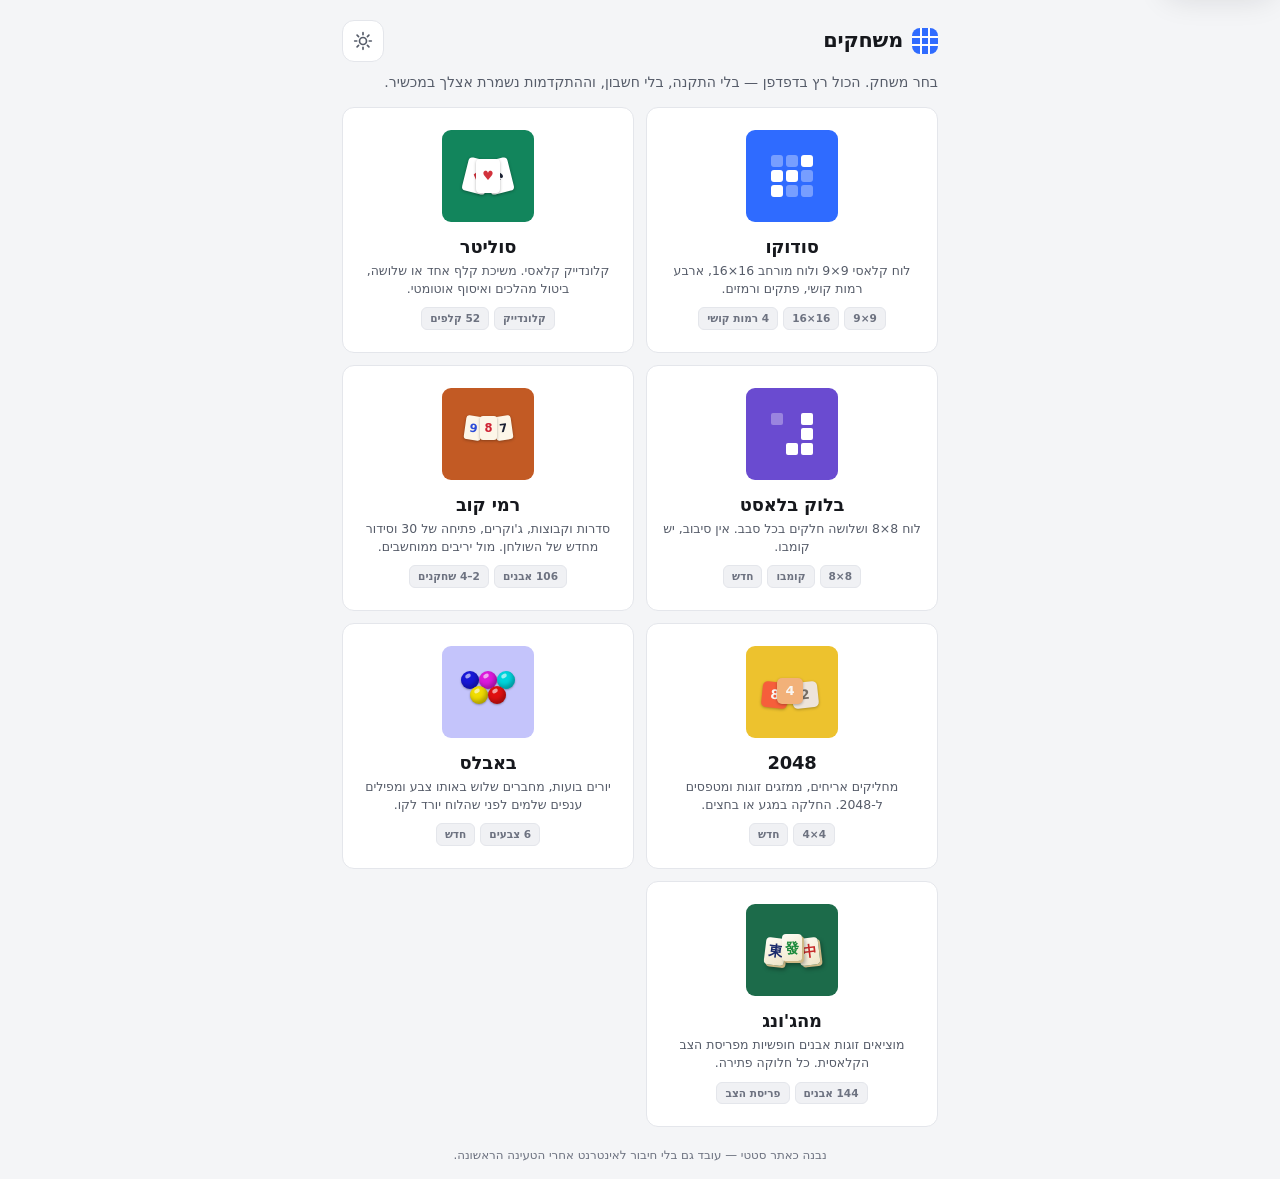
==== index.html @ 4593c90e "Add Mahjong Solitaire משחק שביעי, באותו דפוס כמו השאר: מנוע טהור ללא DOM, שכבת ממשק נפרדת, בדיקות ב-" ====
<!DOCTYPE html>
<html lang="he" dir="rtl">
<head>
  <meta charset="UTF-8">
  <meta name="viewport" content="width=device-width, initial-scale=1.0, viewport-fit=cover">
  <meta name="theme-color" content="#f4f5f7" media="(prefers-color-scheme: light)">
  <meta name="theme-color" content="#101216" media="(prefers-color-scheme: dark)">
  <meta name="description" content="מרכז משחקים — סודוקו, סוליטר, רמי קוב, בלוק בלאסט, 2048, באבלס ומהג'ונג. הכול בדפדפן, בלי התקנה ובלי חשבון.">
  <meta name="mobile-web-app-capable" content="yes">
  <meta name="apple-mobile-web-app-capable" content="yes">
  <meta name="apple-mobile-web-app-status-bar-style" content="default">
  <meta name="apple-mobile-web-app-title" content="משחקים">
  <title>מרכז המשחקים</title>
  <link rel="icon" href="icon.svg?v=eb3fe95c" type="image/svg+xml">
  <link rel="apple-touch-icon" sizes="180x180" href="icons/apple-touch-icon.png?v=33891005">
  <link rel="manifest" href="manifest.webmanifest?v=8c006993">
  <link rel="stylesheet" href="css/theme.css?v=e8da7068">
  <link rel="stylesheet" href="css/hub.css?v=34909f82">
</head>
<body>

<a class="skip-link" href="#main">דילוג לתוכן</a>
<p class="sr-only" id="live" role="status" aria-live="polite" aria-atomic="true"></p>

<div class="app">

  <header class="topbar">
    <h1 class="logo">
      <span class="logo-mark" aria-hidden="true"></span>
      <span class="logo-text">משחקים</span>
    </h1>
    <div class="topbar-actions">
      <button type="button" class="icon-btn" id="btnTheme" aria-label="החלפת ערכת נושא" title="ערכת נושא">
        <svg class="icon-sun" viewBox="0 0 24 24" aria-hidden="true"><circle cx="12" cy="12" r="4.2"/><path d="M12 2v2.5M12 19.5V22M2 12h2.5M19.5 12H22M4.9 4.9l1.8 1.8M17.3 17.3l1.8 1.8M19.1 4.9l-1.8 1.8M6.7 17.3l-1.8 1.8"/></svg>
        <svg class="icon-moon" viewBox="0 0 24 24" aria-hidden="true"><path d="M20 14.5A8.5 8.5 0 1 1 9.5 4a6.8 6.8 0 0 0 10.5 10.5z"/></svg>
      </button>
    </div>
  </header>

  <p class="hub-intro">בחר משחק. הכול רץ בדפדפן — בלי התקנה, בלי חשבון, וההתקדמות נשמרת אצלך במכשיר.</p>

  <nav class="hub-grid" id="main" tabindex="-1">

    <!-- ==================== סודוקו ==================== -->
    <a class="game-card" href="sudoku.html">
      <div class="game-art game-art-sudoku" aria-hidden="true">
        <span class="mini-grid">
          <i></i><i></i><i></i><i></i><i></i><i></i><i></i><i></i><i></i>
        </span>
      </div>
      <div class="game-body">
        <h2 class="game-title">סודוקו</h2>
        <p class="game-desc">לוח קלאסי 9×9 ולוח מורחב 16×16, ארבע רמות קושי, פתקים ורמזים.</p>
        <div class="game-tags">
          <span class="tag">9×9</span>
          <span class="tag">16×16</span>
          <span class="tag" id="tagSudoku">—</span>
        </div>
      </div>
      <svg class="game-go" viewBox="0 0 24 24" aria-hidden="true"><path d="M15 6l-6 6 6 6"/></svg>
    </a>

    <!-- ==================== סוליטר ==================== -->
    <a class="game-card" href="solitaire.html">
      <div class="game-art game-art-solitaire" aria-hidden="true">
        <span class="mini-cards">
          <i class="mc mc-1">♠</i>
          <i class="mc mc-2">♥</i>
          <i class="mc mc-3">♦</i>
        </span>
      </div>
      <div class="game-body">
        <h2 class="game-title">סוליטר</h2>
        <p class="game-desc">קלונדייק קלאסי. משיכת קלף אחד או שלושה, ביטול מהלכים ואיסוף אוטומטי.</p>
        <div class="game-tags">
          <span class="tag">קלונדייק</span>
          <span class="tag" id="tagSolitaire">—</span>
        </div>
      </div>
      <svg class="game-go" viewBox="0 0 24 24" aria-hidden="true"><path d="M15 6l-6 6 6 6"/></svg>
    </a>

    <!-- ==================== בלוק בלאסט ==================== -->
    <a class="game-card" href="blockblast.html">
      <div class="game-art game-art-blockblast" aria-hidden="true">
        <span class="mini-blocks">
          <i class="mb mb-1"></i><i class="mb mb-2"></i><i class="mb mb-3"></i>
          <i class="mb mb-4"></i><i class="mb mb-5"></i>
        </span>
      </div>
      <div class="game-body">
        <h2 class="game-title">בלוק בלאסט</h2>
        <p class="game-desc">לוח 8×8 ושלושה חלקים בכל סבב. אין סיבוב, יש קומבו.</p>
        <div class="game-tags">
          <span class="tag">8×8</span>
          <span class="tag">קומבו</span>
          <span class="tag" id="tagBlockBlast">—</span>
        </div>
      </div>
      <svg class="game-go" viewBox="0 0 24 24" aria-hidden="true"><path d="M15 6l-6 6 6 6"/></svg>
    </a>

    <!-- ==================== רמי קוב ==================== -->
    <a class="game-card" href="rummikub.html">
      <div class="game-art game-art-rummikub" aria-hidden="true">
        <span class="mini-tiles">
          <i class="mt mt-1">7</i>
          <i class="mt mt-2">8</i>
          <i class="mt mt-3">9</i>
        </span>
      </div>
      <div class="game-body">
        <h2 class="game-title">רמי קוב</h2>
        <p class="game-desc">סדרות וקבוצות, ג'וקרים, פתיחה של 30 וסידור מחדש של השולחן. מול יריבים ממוחשבים.</p>
        <div class="game-tags">
          <span class="tag">106 אבנים</span>
          <span class="tag" id="tagRummikub">—</span>
        </div>
      </div>
      <svg class="game-go" viewBox="0 0 24 24" aria-hidden="true"><path d="M15 6l-6 6 6 6"/></svg>
    </a>

    <!-- ==================== 2048 ==================== -->
    <a class="game-card" href="2048.html">
      <div class="game-art game-art-2048" aria-hidden="true">
        <span class="mini-2048">
          <i class="m2 m2-a">2</i>
          <i class="m2 m2-b">4</i>
          <i class="m2 m2-c">8</i>
        </span>
      </div>
      <div class="game-body">
        <h2 class="game-title">2048</h2>
        <p class="game-desc">מחליקים אריחים, ממזגים זוגות ומטפסים ל-2048. החלקה במגע או בחצים.</p>
        <div class="game-tags">
          <span class="tag">4×4</span>
          <span class="tag" id="tag2048">—</span>
        </div>
      </div>
      <svg class="game-go" viewBox="0 0 24 24" aria-hidden="true"><path d="M15 6l-6 6 6 6"/></svg>
    </a>

    <!-- ==================== באבלס ==================== -->
    <a class="game-card" href="bubbles.html">
      <div class="game-art game-art-bubbles" aria-hidden="true">
        <span class="mini-bubbles">
          <i class="mbb mbb-1"></i><i class="mbb mbb-2"></i><i class="mbb mbb-3"></i>
          <i class="mbb mbb-4"></i><i class="mbb mbb-5"></i>
        </span>
      </div>
      <div class="game-body">
        <h2 class="game-title">באבלס</h2>
        <p class="game-desc">יורים בועות, מחברים שלוש באותו צבע ומפילים ענפים שלמים לפני שהלוח יורד לקו.</p>
        <div class="game-tags">
          <span class="tag">6 צבעים</span>
          <span class="tag" id="tagBubbles">—</span>
        </div>
      </div>
      <svg class="game-go" viewBox="0 0 24 24" aria-hidden="true"><path d="M15 6l-6 6 6 6"/></svg>
    </a>

    <!-- ==================== מהג'ונג ==================== -->
    <a class="game-card" href="mahjong.html">
      <div class="game-art game-art-mahjong" aria-hidden="true">
        <span class="mini-mahjong">
          <i class="mm mm-1">中</i>
          <i class="mm mm-2">發</i>
          <i class="mm mm-3">東</i>
        </span>
      </div>
      <div class="game-body">
        <h2 class="game-title">מהג'ונג</h2>
        <p class="game-desc">מוציאים זוגות אבנים חופשיות מפריסת הצב הקלאסית. כל חלוקה פתירה.</p>
        <div class="game-tags">
          <span class="tag">144 אבנים</span>
          <span class="tag" id="tagMahjong">—</span>
        </div>
      </div>
      <svg class="game-go" viewBox="0 0 24 24" aria-hidden="true"><path d="M15 6l-6 6 6 6"/></svg>
    </a>

  </nav>

  <footer class="footer hub-footer">
    <span>נבנה כאתר סטטי — עובד גם בלי חיבור לאינטרנט אחרי הטעינה הראשונה.</span>
  </footer>
</div>

<script>
/* =============================================================================
 * הסקריפט של המרכז קטן ועצמאי בכוונה: הוא רק מיישר את ערכת הנושא ומציג
 * "יש משחק שמור" לכל משחק. אין סיבה לטעון בשבילו את מנועי המשחקים.
 * =========================================================================== */
(function () {
  'use strict';

  var PREFS = 'sudoku.v1.prefs';

  function read(key, fallback) {
    try {
      var raw = localStorage.getItem(key);
      return raw ? JSON.parse(raw) : fallback;
    } catch (e) { return fallback; }
  }

  /* --- ערכת נושא: משותפת לכל האתר, ולכן נשמרת תחת אותו מפתח --- */
  function applyTheme() {
    var prefs = read(PREFS, {});
    var pref = prefs.theme || 'auto';
    var dark = pref === 'dark' ||
      (pref === 'auto' && window.matchMedia('(prefers-color-scheme: dark)').matches);
    document.documentElement.setAttribute('data-theme', dark ? 'dark' : 'light');
  }

  document.getElementById('btnTheme').addEventListener('click', function () {
    var prefs = read(PREFS, {});
    var order = { auto: 'light', light: 'dark', dark: 'auto' };
    prefs.theme = order[prefs.theme || 'auto'] || 'light';
    try { localStorage.setItem(PREFS, JSON.stringify(prefs)); } catch (e) {}
    applyTheme();
  });

  window.matchMedia('(prefers-color-scheme: dark)').addEventListener('change', applyTheme);

  /* --- תגיות "משחק שמור" --- */
  function fmt(sec) {
    sec = Math.floor(sec || 0);
    var m = Math.floor(sec / 60), s = sec % 60;
    return (m < 10 ? '0' : '') + m + ':' + (s < 10 ? '0' : '') + s;
  }

  var DIFF = { easy: 'קל', medium: 'בינוני', hard: 'קשה', expert: 'מומחה' };

  // סודוקו שומר בנפרד לכל גודל לוח — מציגים את המתקדם מביניהם
  var best = null;
  [9, 16].forEach(function (size) {
    var s = read('sudoku.v1.save.' + size, null);
    if (!s || s.finished) return;
    var filled = (s.values || []).filter(Boolean).length;
    var total = (s.values || []).length || 1;
    var ratio = filled / total;
    if (!best || ratio > best.ratio) {
      best = { ratio: ratio, size: size, difficulty: s.difficulty };
    }
  });
  var tagS = document.getElementById('tagSudoku');
  if (best) {
    tagS.textContent = 'ממשיכים ' + best.size + '×' + best.size + ' · ' + (DIFF[best.difficulty] || '');
    tagS.classList.add('is-live');
  } else {
    tagS.textContent = '4 רמות קושי';
  }

  var rk = read('rummikub.v1.save', null);
  var tagR = document.getElementById('tagRummikub');
  if (tagR) {
    if (rk && !rk.finished && rk.moves > 0) {
      tagR.textContent = 'ממשיכים · ' + (rk.racks && rk.racks[0] ? rk.racks[0].length : 0) + ' אבנים';
      tagR.classList.add('is-live');
    } else {
      tagR.textContent = '2–4 שחקנים';
    }
  }

  var sol = read('solitaire.v1.save', null);
  var tagK = document.getElementById('tagSolitaire');
  if (sol && !sol.finished && sol.moves > 0) {
    tagK.textContent = 'ממשיכים · ' + fmt(sol.elapsed);
    tagK.classList.add('is-live');
  } else {
    tagK.textContent = '52 קלפים';
  }

  var bb = read('blockblast.v1.save', null);
  var bbStats = read('blockblast.v1.stats', null);
  var tagB = document.getElementById('tagBlockBlast');
  if (tagB) {
    if (bb && !bb.finished && bb.moves > 0) {
      tagB.textContent = 'ממשיכים · ' + bb.score + ' נק׳';
      tagB.classList.add('is-live');
    } else if (bbStats && bbStats.best) {
      tagB.textContent = 'שיא · ' + bbStats.best;
    } else {
      tagB.textContent = 'חדש';
    }
  }

  var g2 = read('g2048.v1.save', null);
  var g2Stats = read('g2048.v1.stats', null);
  var tag2 = document.getElementById('tag2048');
  if (tag2) {
    if (g2 && Array.isArray(g2.grid) && g2.moves > 0 &&
        g2.grid.filter(Boolean).length < g2.grid.length) {
      tag2.textContent = 'ממשיכים · ' + g2.score + ' נק׳';
      tag2.classList.add('is-live');
    } else if (g2Stats && g2Stats.best) {
      tag2.textContent = 'שיא · ' + g2Stats.best;
    } else {
      tag2.textContent = 'חדש';
    }
  }

  var bu = read('bubbles.v1.save', null);
  var buStats = read('bubbles.v1.stats', null);
  var tagBu = document.getElementById('tagBubbles');
  if (tagBu) {
    if (bu && !bu.over && bu.shots > 0) {
      tagBu.textContent = 'ממשיכים · ' + bu.score + ' נק׳';
      tagBu.classList.add('is-live');
    } else if (buStats && buStats.best) {
      tagBu.textContent = 'שיא · ' + buStats.best;
    } else {
      tagBu.textContent = 'חדש';
    }
  }

  var mj = read('mahjong.v1.save', null);
  var mjStats = read('mahjong.v1.stats', null);
  var tagMj = document.getElementById('tagMahjong');
  if (tagMj) {
    var mjLeft = mj && Array.isArray(mj.tiles) ? mj.tiles.filter(function (t) { return t.alive; }).length : 0;
    if (mj && !mj.finished && mjLeft > 0 && mjLeft < 144) {
      tagMj.textContent = 'ממשיכים · ' + mjLeft + ' אבנים';
      tagMj.classList.add('is-live');
    } else if (mjStats && mjStats.bestTime) {
      tagMj.textContent = 'שיא · ' + fmt(mjStats.bestTime);
    } else {
      tagMj.textContent = 'פריסת הצב';
    }
  }

  applyTheme();
})();
</script>
<script src="js/announce.js?v=b637ed5a"></script>
<script src="js/sw-register.js?v=89122463"></script>
</body>
</html>
---- css/theme.css ----
/* =============================================================================
 * theme.css — בסיס משותף לכל המשחקים באתר
 * -----------------------------------------------------------------------------
 * כאן יושב כל מה שאינו שייך למשחק מסוים: משתני ערכות הנושא, איפוס, מיכל
 * העמוד, הסרגל העליון, כפתורים, מודלים, טוסט, מתגי הגדרות ונגישות.
 *
 * כל דף טוען קודם את theme.css ואחריו את גיליון המשחק שלו, כך שלכללי
 * המשחק תמיד יש עדיפות על הבסיס.
 * =========================================================================== */

/* ------------------------------- ערכות נושא ------------------------------ */

:root {
  --bg: #f4f5f7;
  /* שטוח בכוונה. ההדרגה הכחלחלה צבעה את כל הדף בגוון אחד, והלוחות
     עצמם — הרשת, הלבד, האבנים — נאבקו בו על תשומת הלב */
  --bg-grad: none;
  --surface: #ffffff;
  --surface-2: #f0f1f4;
  --surface-3: #e7e9ee;
  --text: #16181d;
  --text-2: #565c69;
  --muted: #6d7280;
  --line: #e4e6eb;
  --line-strong: #b7bcc7;
  /* צבעי רשת הלוח — נפרדים מקווי הממשק, בשלוש דרגות היררכיה:
     קו דק בין תאים < קו מפריד בין תיבות < מסגרת חיצונית */
  --grid-line: #c8ccd6;
  --grid-box: #4d545f;
  --grid-edge: #4d545f;
  --accent: #2f6bff;
  --accent-text: #ffffff;
  --accent-soft: #e4ecff;
  --accent-soft-2: #f1f5ff;
  /* רקע התא הנבחר — גוון, לא מילוי מלא. מילוי רווי הפך את התא לבלוק
     אחיד שבו הספרה שהוזנה כמעט לא נראתה */
  --select-bg: #bacfff;
  --given: #16181d;
  /* כחול רווי ועמוק — הערך שהשחקן הזין צריך "לקפוץ" מול הנתונים הניטרליים */
  --entered: #2246e8;
  --hint: #d9861f;
  --hint-soft: #fdf0dc;
  --error: #e14b52;
  --error-soft: #fde4e5;
  --success: #23996b;
  --success-soft: #dff5ea;
  /*
   * כמעט בלי צל. המבנה נשען על קווים ועל רווח, ולא על הגבהה — כך
   * שהדבר היחיד שבולט על המסך הוא תוכן המשחק עצמו
   */
  --shadow-sm: none;
  --shadow-md: 0 1px 2px rgba(22, 24, 29, .06);
  --shadow-lg: 0 12px 32px rgba(22, 24, 29, .14);
  --radius: 12px;
  --radius-sm: 8px;
  --ease: cubic-bezier(.2, .8, .3, 1);
}

:root[data-theme="dark"] {
  --bg: #101216;
  --bg-grad: none;
  --surface: #191c22;
  --surface-2: #20242c;
  --surface-3: #282d37;
  --text: #e9eaee;
  --text-2: #a0a6b2;
  --muted: #7b818e;
  --line: #272b34;
  --line-strong: #555b68;
  /* במצב כהה הניגודיות היא הבעיה: הקווים מוארים משמעותית מרקע התאים,
     וקווי התיבות בהירים בהרבה מהקווים הדקים כדי שהמבנה יזדקר */
  --grid-line: #454b5a;
  --grid-box: #a2a9b8;
  --grid-edge: #a2a9b8;
  --accent: #5b87ff;
  --accent-text: #101216;
  --accent-soft: #1f2739;
  --accent-soft-2: #1a1e28;
  --select-bg: #3b4a75;
  --given: #e9eaee;
  --entered: #a9c0ff;
  --hint: #e9a94e;
  --hint-soft: #3a2f1c;
  --error: #ff6b71;
  --error-soft: #3d2126;
  --success: #4ad297;
  --success-soft: #16362a;
  --shadow-sm: none;
  --shadow-md: 0 1px 2px rgba(0, 0, 0, .5);
  --shadow-lg: 0 12px 32px rgba(0, 0, 0, .55);
}

/* --------------------------------- בסיס -------------------------------- */

*, *::before, *::after { box-sizing: border-box; }

html { height: 100%; }

body {
  min-height: 100%;
  /* dvh מתעדכן כשסרגל הכתובת במובייל נכנס/יוצא — עם vh הפריסה
     "קופצת" בזמן גלילה ותחתית הדף נחתכת */
  min-height: 100dvh;
  margin: 0;
  background: var(--bg);
  background-image: var(--bg-grad);
  background-attachment: fixed;
  color: var(--text);
  font-family: "Segoe UI", "Rubik", "Assistant", system-ui, -apple-system, "Helvetica Neue", Arial, sans-serif;
  font-size: 16px;
  line-height: 1.4;
  -webkit-font-smoothing: antialiased;
  -webkit-tap-highlight-color: transparent;
  overscroll-behavior-y: none;
}

button { font: inherit; color: inherit; }

svg {
  width: 1.25em;
  height: 1.25em;
  fill: none;
  stroke: currentColor;
  stroke-width: 2;
  stroke-linecap: round;
  stroke-linejoin: round;
}

.app {
  --app-pad: 12px;
  --gap: 10px;
  max-width: 560px;
  margin: 0 auto;
  padding: max(10px, env(safe-area-inset-top)) var(--app-pad) calc(14px + env(safe-area-inset-bottom));
  display: flex;
  flex-direction: column;
  gap: var(--gap);
  min-height: 100%;
  min-height: 100dvh;
}

/*
 * מגע במובייל: מבטלים את תפריט ההקשר של לחיצה ארוכה ואת בחירת הטקסט.
 * בלי זה, לחיצה ארוכה על תא בסודוקו פותחת "העתק/שתף" באמצע המשחק.
 */
.cell, .num, .tool, .pill, .tab, .btn, .icon-btn, .link-btn {
  -webkit-touch-callout: none;
  -webkit-user-select: none;
  user-select: none;
}

/* הכללים הרספונסיביים מרוכזים בסוף הקובץ (ראה "התאמות רספונסיביות") */

/* ------------------------------ סרגל עליון ----------------------------- */

.topbar {
  display: flex;
  align-items: center;
  justify-content: space-between;
  gap: 10px;
}

.logo {
  display: flex;
  align-items: center;
  gap: 9px;
  margin: 0;
  font-size: 1.3rem;
  font-weight: 800;
  letter-spacing: -.01em;
  color: inherit;
  text-decoration: none;
}

/* חץ החזרה מוצג רק בדפי המשחקים — במרכז המשחקים אין לאן לחזור */
.logo-back {
  width: 20px;
  height: 20px;
  color: var(--muted);
  margin-inline-end: -3px;
  transition: transform .16s var(--ease), color .16s;
}
a.logo:active .logo-back { transform: translateX(3px); color: var(--accent); }
@media (hover: hover) {
  a.logo:hover .logo-back { color: var(--accent); }
}

.logo-mark {
  width: 26px;
  height: 26px;
  border-radius: 8px;
  background: var(--accent);
  position: relative;
  box-shadow: var(--shadow-sm);
}
.logo-mark::before,
.logo-mark::after {
  content: "";
  position: absolute;
  inset: 0;
  background:
    linear-gradient(to right, transparent 32%, rgba(255,255,255,.85) 32%, rgba(255,255,255,.85) 38%, transparent 38%, transparent 62%, rgba(255,255,255,.85) 62%, rgba(255,255,255,.85) 68%, transparent 68%),
    linear-gradient(to bottom, transparent 32%, rgba(255,255,255,.85) 32%, rgba(255,255,255,.85) 38%, transparent 38%, transparent 62%, rgba(255,255,255,.85) 62%, rgba(255,255,255,.85) 68%, transparent 68%);
  border-radius: inherit;
}

.topbar-actions { display: flex; gap: 6px; }

.icon-btn {
  display: inline-flex;
  align-items: center;
  justify-content: center;
  width: 42px;
  height: 42px;
  border: 1px solid var(--line);
  border-radius: 12px;
  background: var(--surface);
  cursor: pointer;
  color: var(--text-2);
  box-shadow: var(--shadow-sm);
  transition: transform .12s var(--ease), background .16s, color .16s, border-color .16s;
}
.icon-btn:active { transform: scale(.94); }

/* נקודה קטנה על כפתור, לסימון שיש משהו חדש שלא נקרא */
.icon-btn { position: relative; }
.icon-dot {
  position: absolute;
  top: 7px;
  inset-inline-end: 7px;
  width: 8px;
  height: 8px;
  border-radius: 50%;
  background: var(--accent);
  box-shadow: 0 0 0 2px var(--surface);
}
@media (hover: hover) {
  .icon-btn:hover { color: var(--accent); border-color: var(--accent); }
}

/* אייקון השמש/ירח מתחלף לפי ערכת הנושא */
.icon-moon { display: none; }
:root[data-theme="dark"] .icon-sun { display: none; }
:root[data-theme="dark"] .icon-moon { display: block; }


/* -------------------------------- כפתורים ------------------------------ */

.btn {
  display: inline-flex;
  align-items: center;
  justify-content: center;
  gap: 6px;
  min-height: 44px;
  padding: 0 16px;
  border: 1px solid transparent;
  border-radius: 12px;
  font-size: .9rem;
  font-weight: 700;
  cursor: pointer;
  transition: transform .12s var(--ease), filter .16s, background .16s;
}
.btn:active { transform: scale(.96); }
.btn svg { width: 1.05em; height: 1.05em; }
.btn-primary { background: var(--accent); color: var(--accent-text); box-shadow: var(--shadow-md); }
.btn-ghost { background: var(--surface-2); color: var(--text-2); border-color: var(--line); }
.btn-danger { background: var(--error); color: #fff; }
.btn[disabled] { opacity: .5; pointer-events: none; }
.btn-new { flex: 0 0 auto; }

/* אנימציית "קפיצה" בסיסית — משמשת את תג הניצחון, ומוגדרת מחדש בסודוקו
   עבור הזנת ספרה בתא */
@keyframes pop {
  0% { transform: scale(.55); opacity: .35; }
  55% { transform: scale(1.16); }
  100% { transform: scale(1); opacity: 1; }
}

/* ------------------------------ מסך טעינה ------------------------------ */

.loading {
  position: fixed;
  inset: 0;
  z-index: 60;
  display: flex;
  align-items: center;
  justify-content: center;
  padding: 20px;
  background: color-mix(in srgb, var(--bg) 78%, transparent);
  backdrop-filter: blur(10px);
  animation: fadeIn .18s var(--ease);
}
.loading-card {
  width: 100%;
  max-width: 280px;
  padding: 24px 20px 20px;
  background: var(--surface);
  border: 1px solid var(--line);
  border-radius: 20px;
  box-shadow: var(--shadow-lg);
  text-align: center;
}
.loading-grid {
  display: grid;
  grid-template-columns: repeat(3, 1fr);
  gap: 4px;
  width: 54px;
  margin: 0 auto 14px;
}
.loading-grid span {
  aspect-ratio: 1;
  border-radius: 4px;
  background: var(--accent);
  opacity: .18;
  animation: blockPulse 1.1s var(--ease) infinite;
}
.loading-grid span:nth-child(1) { animation-delay: 0ms; }
.loading-grid span:nth-child(2) { animation-delay: 80ms; }
.loading-grid span:nth-child(3) { animation-delay: 160ms; }
.loading-grid span:nth-child(4) { animation-delay: 80ms; }
.loading-grid span:nth-child(5) { animation-delay: 160ms; }
.loading-grid span:nth-child(6) { animation-delay: 240ms; }
.loading-grid span:nth-child(7) { animation-delay: 160ms; }
.loading-grid span:nth-child(8) { animation-delay: 240ms; }
.loading-grid span:nth-child(9) { animation-delay: 320ms; }
@keyframes blockPulse { 0%, 100% { opacity: .16; transform: scale(.85); } 50% { opacity: 1; transform: scale(1); } }

.loading-title { margin: 0 0 4px; font-weight: 800; }
.loading-sub { margin: 0 0 14px; font-size: .78rem; color: var(--muted); }
.progress { height: 6px; border-radius: 3px; background: var(--surface-3); overflow: hidden; }
.progress-bar { height: 100%; width: 0; background: var(--accent); border-radius: 3px; transition: width .2s var(--ease); }

/* ------------------------------- מודלים -------------------------------- */

@keyframes fadeIn { from { opacity: 0; } to { opacity: 1; } }
@keyframes rise { from { opacity: 0; transform: translateY(16px) scale(.97); } to { opacity: 1; transform: none; } }

.modal {
  position: fixed;
  inset: 0;
  z-index: 70;
  display: flex;
  align-items: center;
  justify-content: center;
  padding: 18px;
  background: rgba(10, 13, 22, .45);
  backdrop-filter: blur(6px);
  animation: fadeIn .18s var(--ease);
}
.modal-card {
  position: relative;
  width: 100%;
  max-width: 330px;
  padding: 22px 20px 18px;
  background: var(--surface);
  border-radius: 22px;
  box-shadow: var(--shadow-lg);
  text-align: center;
  animation: rise .26s var(--ease);
  overflow: hidden;
}
.modal-title { margin: 0 0 4px; font-size: 1.25rem; font-weight: 800; }
.modal-sub { margin: 0 0 14px; color: var(--text-2); font-size: .86rem; }
.modal-actions { display: flex; gap: 8px; margin-top: 16px; }
.modal-actions .btn { flex: 1; }

.win-badge {
  width: 60px;
  height: 60px;
  margin: 0 auto 12px;
  display: grid;
  place-items: center;
  border-radius: 50%;
  background: var(--success-soft);
  color: var(--success);
  animation: pop .45s var(--ease) both;
}
.win-badge svg { width: 30px; height: 30px; stroke-width: 2.6; }

/* אותו תג, בגרסת "לא הצלחת" */
.stuck-badge {
  width: 60px;
  height: 60px;
  margin: 0 auto 12px;
  display: grid;
  place-items: center;
  border-radius: 50%;
  background: var(--surface-3);
  color: var(--muted);
}
.stuck-badge svg { width: 30px; height: 30px; }

.win-stats {
  display: grid;
  grid-template-columns: repeat(2, 1fr);
  gap: 8px;
  margin-top: 6px;
}
.win-stat {
  padding: 10px 8px;
  background: var(--surface-2);
  border-radius: 12px;
}
.win-stat .k { display: block; font-size: .64rem; color: var(--muted); }
.win-stat .v { display: block; font-size: 1.05rem; font-weight: 800; font-variant-numeric: tabular-nums; }
.win-stat.is-best { background: var(--success-soft); }
.win-stat.is-best .v { color: var(--success); }

/* קונפטי — 12 חלקיקים שנוצרים ב-JS */
.confetti { position: absolute; inset: 0; pointer-events: none; overflow: hidden; }
.confetti i {
  position: absolute;
  top: -12px;
  width: 7px;
  height: 11px;
  border-radius: 2px;
  opacity: 0;
  animation: fall 1.5s var(--ease) forwards;
}
@keyframes fall {
  0% { opacity: 1; transform: translateY(0) rotate(0); }
  100% { opacity: 0; transform: translateY(340px) rotate(540deg); }
}

/* ---------------------------- טבלת סטטיסטיקה --------------------------- */

.stats-table { display: grid; gap: 10px; text-align: start; }
.stats-group-title {
  font-size: .74rem;
  font-weight: 800;
  color: var(--muted);
  letter-spacing: .04em;
  margin-top: 4px;
}
.stats-row {
  display: grid;
  grid-template-columns: 1fr auto auto;
  gap: 10px;
  align-items: center;
  padding: 9px 11px;
  background: var(--surface-2);
  border-radius: 11px;
  font-size: .82rem;
}
.stats-row .name { font-weight: 700; }
.stats-row .meta { color: var(--muted); font-size: .74rem; }
.stats-row .best { font-weight: 800; font-variant-numeric: tabular-nums; color: var(--success); }

/* -------------------------------- הגדרות ------------------------------- */

.settings-list { display: grid; gap: 4px; text-align: start; }

.setting {
  display: flex;
  align-items: center;
  gap: 12px;
  padding: 10px 11px;
  border-radius: 12px;
  cursor: pointer;
  transition: background .16s;
}
@media (hover: hover) {
  .setting:hover { background: var(--surface-2); }
}
.setting-text { display: grid; gap: 2px; flex: 1; min-width: 0; }
.setting-name { font-size: .87rem; font-weight: 700; }
.setting-desc { font-size: .7rem; color: var(--muted); line-height: 1.35; }

/* מתג — נבנה מ-checkbox אמיתי כדי לשמור על נגישות מקלדת ומצב :checked */
.switch {
  appearance: none;
  -webkit-appearance: none;
  flex: 0 0 auto;
  position: relative;
  width: 46px;
  height: 27px;
  margin: 0;
  border-radius: 14px;
  background: var(--surface-3);
  cursor: pointer;
  transition: background .2s var(--ease);
}
.switch::after {
  content: "";
  position: absolute;
  top: 3px;
  /* RTL: הידית מתחילה בצד ימין ונעה שמאלה כשמדליקים */
  right: 3px;
  width: 21px;
  height: 21px;
  border-radius: 50%;
  background: var(--surface);
  box-shadow: var(--shadow-sm);
  transition: transform .2s var(--ease);
}
.switch:checked { background: var(--accent); }
.switch:checked::after { transform: translateX(-19px); }


/* ------------------------------ כפתור כלי ------------------------------- */
/* משמש גם בסודוקו וגם בסוליטר, ולכן יושב בבסיס ולא בגיליון של משחק אחד */

.tool {
  position: relative;
  display: flex;
  flex-direction: column;
  align-items: center;
  justify-content: center;
  gap: 3px;
  min-height: 56px;
  padding: 6px 2px;
  border: 1px solid var(--line);
  border-radius: 13px;
  background: var(--surface);
  color: var(--text-2);
  font-size: .66rem;
  font-weight: 600;
  cursor: pointer;
  box-shadow: var(--shadow-sm);
  transition: transform .12s var(--ease), color .16s, border-color .16s, background .16s;
}
.tool:active { transform: scale(.94); }
.tool svg { width: 20px; height: 20px; }
.tool[disabled] { opacity: .38; pointer-events: none; }
.tool.is-on { color: var(--accent); border-color: var(--accent); background: var(--accent-soft-2); }

.tool-badge {
  position: absolute;
  top: 3px;
  inset-inline-end: 3px;
  min-width: 16px;
  height: 16px;
  padding: 0 4px;
  border-radius: 8px;
  background: var(--surface-3);
  color: var(--text-2);
  font-size: .58rem;
  font-weight: 800;
  line-height: 16px;
  text-align: center;
}
.tool.is-on .tool-badge { background: var(--accent); color: var(--accent-text); }
.tool-badge.is-empty { background: var(--error-soft); color: var(--error); }

/* התאמות גובה למסכים נמוכים — נשארות עם הרכיב עצמו */
@media (max-height: 900px) {
  .tool { min-height: 48px; }
  .tool svg { width: 18px; height: 18px; }
}
@media (max-height: 720px) {
  .tool { min-height: 42px; gap: 0; }
  .tool span:not(.tool-badge) { display: none; }
  .tool svg { width: 21px; height: 21px; }
}
@media (min-width: 700px) {
  .tool { min-height: 62px; font-size: .72rem; }
  .tool svg { width: 20px; height: 20px; }
}


/* ------------------------------ שורת סטטוס ----------------------------- */

.statusbar {
  display: flex;
  align-items: center;
  gap: 6px;
  padding: 8px 10px;
  background: var(--surface);
  border: 1px solid var(--line);
  border-radius: 14px;
  box-shadow: var(--shadow-sm);
}

.stat {
  flex: 1;
  display: flex;
  flex-direction: column;
  align-items: center;
  min-width: 0;
}
.stat-label { font-size: .64rem; color: var(--muted); letter-spacing: .02em; }
.stat-value {
  font-size: .98rem;
  font-weight: 800;
  font-variant-numeric: tabular-nums;
  white-space: nowrap;
}
.stat-value.is-warn { color: var(--error); }
.stat-pause { flex: 0 0 auto; width: 38px; height: 38px; border-radius: 10px; }
.icon-play { display: none; }
.statusbar.is-paused .icon-pause { display: none; }
.statusbar.is-paused .icon-play { display: block; }

/* התאמת גובה למסכים נמוכים */
@media (max-height: 900px) {
  .statusbar { padding: 5px 10px; }
  .stat-label { font-size: .6rem; }
}

/* ------------------------------- פוטר --------------------------------- */

.footer {
  display: flex;
  align-items: center;
  justify-content: center;
  gap: 8px;
  margin-top: 2px;
  color: var(--muted);
  font-size: .74rem;
  flex-wrap: wrap;
}
.link-btn {
  border: 0;
  background: none;
  color: var(--text-2);
  font-size: inherit;
  font-weight: 600;
  text-decoration: underline;
  text-underline-offset: 3px;
  cursor: pointer;
  padding: 4px;
}

/* -------------------------------- Toast -------------------------------- */

.toast {
  position: fixed;
  inset-inline: 0;
  bottom: calc(18px + env(safe-area-inset-bottom));
  z-index: 80;
  width: fit-content;
  max-width: 88vw;
  margin: 0 auto;
  padding: 10px 16px;
  background: var(--text);
  color: var(--surface);
  border-radius: 12px;
  font-size: .82rem;
  font-weight: 600;
  box-shadow: var(--shadow-lg);
  animation: rise .22s var(--ease);
}


/* --------------------------- מסכים גדולים ------------------------------ */

@media (min-width: 700px) {
  .app { max-width: 620px; padding-top: 20px; }
}

/* ------------------------- העדפת פחות תנועה ---------------------------- */

@media (prefers-reduced-motion: reduce) {
  *, *::before, *::after {
    animation-duration: .001ms !important;
    animation-iteration-count: 1 !important;
    transition-duration: .001ms !important;
  }
}

/* --------------------------- נגישות מקלדת ------------------------------ */

:focus-visible {
  outline: 3px solid var(--accent);
  outline-offset: 2px;
  border-radius: 4px;
}
.cell:focus { outline: none; }

[hidden] { display: none !important; }

/* כותרת קבוצה ברשימת הגדרות — מפרידה בין חוקי המשחק לבין תצוגה */
.settings-head {
  margin: 14px 0 2px;
  font-size: .68rem;
  font-weight: 800;
  letter-spacing: .04em;
  color: var(--muted);
  text-align: start;
}
.settings-head:first-child { margin-top: 0; }

/* ------------------------------- נגישות --------------------------------- */

/*
 * טקסט לקוראי מסך בלבד. לא display:none ולא visibility:hidden — שניהם
 * מוציאים את האלמנט מעץ הנגישות, וזו בדיוק הסיבה שהטוסטים לא הוכרזו
 * באמינות: הם היו hidden כשלא היה מה להציג
 */
.sr-only {
  position: absolute;
  width: 1px;
  height: 1px;
  margin: -1px;
  padding: 0;
  border: 0;
  overflow: hidden;
  clip: rect(0 0 0 0);
  clip-path: inset(50%);
  white-space: nowrap;
}

/*
 * קישור הדילוג. מוסתר עד שמגיעים אליו ב-Tab, ואז קופץ לפינה — הדבר
 * הראשון שמקבל פוקוס בכל דף
 */
.skip-link {
  position: fixed;
  top: 8px;
  inset-inline-start: 8px;
  z-index: 200;
  padding: 10px 16px;
  border-radius: 10px;
  background: var(--accent);
  color: var(--accent-text);
  font-weight: 700;
  font-size: .88rem;
  text-decoration: none;
  box-shadow: var(--shadow-lg);
  transform: translateY(-160%);
  transition: transform .16s var(--ease);
}
.skip-link:focus { transform: translateY(0); }

/* יעד הדילוג אינו אמור לצייר טבעת פוקוס — הוא רק נקודת נחיתה */
[id="main"]:focus, .sol-board:focus { outline: none; }
---- css/hub.css ----
/* =============================================================================
 * hub.css — מרכז המשחקים (דף הבית)
 * -----------------------------------------------------------------------------
 * טוען אחרי theme.css. דף קצר וסטטי, ולכן כאן יש רק את כרטיסי המשחקים.
 * =========================================================================== */

.hub-intro {
  margin: 0;
  color: var(--text-2);
  font-size: .88rem;
  line-height: 1.5;
}

.hub-grid {
  display: grid;
  gap: 12px;
  margin-top: 4px;
}

/* -------------------------------- כרטיס --------------------------------- */

.game-card {
  display: grid;
  grid-template-columns: auto 1fr auto;
  align-items: center;
  gap: 14px;
  padding: 14px;
  background: var(--surface);
  border: 1px solid var(--line);
  border-radius: 12px;
  box-shadow: var(--shadow-sm);
  color: inherit;
  text-decoration: none;
  transition: transform .14s var(--ease), box-shadow .18s, border-color .18s;
}
.game-card:active { transform: scale(.985); }
@media (hover: hover) {
  .game-card:hover {
    border-color: var(--line-strong);
    transform: translateY(-1px);
  }
}

.game-body { min-width: 0; }

.game-title {
  margin: 0 0 3px;
  font-size: 1.12rem;
  font-weight: 800;
  letter-spacing: -.01em;
}

.game-desc {
  margin: 0 0 9px;
  color: var(--text-2);
  font-size: .78rem;
  line-height: 1.45;
}

.game-tags { display: flex; flex-wrap: wrap; gap: 5px; }

.tag {
  padding: 3px 8px;
  border-radius: 6px;
  background: var(--surface-2);
  border: 1px solid var(--line);
  color: var(--muted);
  font-size: .66rem;
  font-weight: 700;
  white-space: nowrap;
}
/* תגית שמסמנת משחק שנשמר באמצע */
.tag.is-live {
  background: var(--accent-soft);
  border-color: transparent;
  color: var(--accent);
}

/* חץ ההמשך — ב-RTL הוא פונה שמאלה */
.game-go {
  width: 22px;
  height: 22px;
  color: var(--muted);
  transition: transform .16s var(--ease), color .16s;
}
@media (hover: hover) {
  .game-card:hover .game-go { color: var(--accent); transform: translateX(-3px); }
}

/* ------------------------------- איורים --------------------------------- */

.game-art {
  width: 72px;
  height: 72px;
  border-radius: 9px;
  display: grid;
  place-items: center;
  flex: 0 0 auto;
}

/* --- סודוקו: רשת 3×3 מוקטנת --- */
.game-art-sudoku { background: #2f6bff; }

.mini-grid {
  display: grid;
  grid-template-columns: repeat(3, 1fr);
  gap: 3px;
  width: 42px;
  height: 42px;
}
.mini-grid i {
  border-radius: 3px;
  background: rgba(255, 255, 255, .35);
}
/* כמה "תאים מלאים" כדי שזה יקרא כלוח ולא כריבועים */
.mini-grid i:nth-child(1),
.mini-grid i:nth-child(5),
.mini-grid i:nth-child(9),
.mini-grid i:nth-child(6) { background: #fff; }

/* --- סוליטר: שלושה קלפים בפריסת מניפה --- */
.game-art-solitaire { background: #12855c; }

.mini-cards { position: relative; width: 46px; height: 46px; }
.mc {
  position: absolute;
  top: 6px;
  width: 24px;
  height: 34px;
  border-radius: 4px;
  background: #fff;
  box-shadow: 0 1px 3px rgba(0, 0, 0, .3);
  display: grid;
  place-items: center;
  font-size: .8rem;
  font-style: normal;
  font-weight: 800;
  color: #1e2437;
}
.mc-1 { inset-inline-start: 0; transform: rotate(-14deg); }
.mc-2 { inset-inline-start: 11px; transform: rotate(0deg); color: #d2323c; z-index: 2; }
.mc-3 { inset-inline-start: 22px; transform: rotate(14deg); color: #d2323c; }

.game-art-rummikub { background: #c25a24; }

.mini-tiles { position: relative; width: 48px; height: 44px; }
.mt {
  position: absolute;
  top: 4px;
  width: 17px;
  height: 24px;
  border-radius: 3px;
  background: #fdf6e8;
  box-shadow: 0 1px 3px rgba(0, 0, 0, .3);
  display: grid;
  place-items: center;
  font-size: .72rem;
  font-style: normal;
  font-weight: 800;
}
.mt-1 { inset-inline-start: 0; color: #1b2033; transform: rotate(-8deg); }
.mt-2 { inset-inline-start: 15px; color: #cf2233; z-index: 2; }
.mt-3 { inset-inline-start: 30px; color: #2b4bd8; transform: rotate(8deg); }

/* -------------------------------- פוטר ---------------------------------- */

.hub-footer {
  margin-top: auto;
  padding-top: 10px;
  text-align: center;
  line-height: 1.5;
}

/* --------------------------- מסכים גדולים ------------------------------- */

@media (min-width: 620px) {
  .hub-grid { grid-template-columns: 1fr 1fr; }
  .game-card {
    grid-template-columns: 1fr;
    grid-template-rows: auto auto;
    text-align: center;
    justify-items: center;
    gap: 12px;
    padding: 22px 16px;
  }
  .game-art { width: 92px; height: 92px; }
  .game-go { display: none; }
  .game-tags { justify-content: center; }
}

/* --- בלוק בלאסט: כמה בלוקים בפריסה לא סימטרית --- */
.game-art-blockblast { background: #6a4bd0; }

.mini-blocks {
  display: grid;
  grid-template-columns: repeat(3, 12px);
  grid-template-rows: repeat(3, 12px);
  gap: 3px;
}
.mb { border-radius: 2px; background: rgba(255, 255, 255, .32); }
/* שלושה מלאים בצורת L — כדי שזה ייקרא כחלק ולא כרשת */
.mb-1 { grid-area: 1 / 1; background: #fff; }
.mb-2 { grid-area: 2 / 1; background: #fff; }
.mb-3 { grid-area: 3 / 1; background: #fff; }
.mb-4 { grid-area: 3 / 2; background: #fff; }
.mb-5 { grid-area: 1 / 3; }

/* --- 2048: שלושה אריחים מטפסים בצבעי המשחק --- */
.game-art-2048 { background: #edc22e; }

.mini-2048 { position: relative; width: 52px; height: 44px; }
.m2 {
  position: absolute;
  top: 8px;
  width: 26px;
  height: 26px;
  border-radius: 5px;
  display: grid;
  place-items: center;
  font-size: .82rem;
  font-style: normal;
  font-weight: 800;
  box-shadow: 0 1px 3px rgba(0, 0, 0, .28);
}
.m2-a { inset-inline-start: 0;  top: 12px; background: #eee4da; color: #776e65; transform: rotate(-6deg); }
.m2-b { inset-inline-start: 15px; background: #f2b179; color: #f9f6f2; z-index: 2; }
.m2-c { inset-inline-start: 30px; top: 12px; background: #f65e3b; color: #f9f6f2; transform: rotate(6deg); }

/* --- באבלס: אשכול בועות מבריקות --- */
.game-art-bubbles { background: #c4c4fb; }

.mini-bubbles { position: relative; width: 54px; height: 46px; }
.mbb {
  position: absolute;
  width: 18px;
  height: 18px;
  border-radius: 50%;
  box-shadow: inset -2px -3px 4px rgba(0, 0, 0, .28), 0 1px 2px rgba(0, 0, 0, .3);
}
.mbb::after {
  content: "";
  position: absolute;
  top: 3px;
  left: 4px;
  width: 6px;
  height: 4px;
  border-radius: 50%;
  background: rgba(255, 255, 255, .6);
  transform: rotate(-30deg);
}
/* שתי שורות מוסטות, כמו על הלוח */
.mbb-1 { top: 2px;  left: 0;    background: #1818d8; }
.mbb-2 { top: 2px;  left: 18px; background: #dc1adc; }
.mbb-3 { top: 2px;  left: 36px; background: #00d4dc; }
.mbb-4 { top: 17px; left: 9px;  background: #f0dc00; }
.mbb-5 { top: 17px; left: 27px; background: #e01010; }

/* --- מהג'ונג: שלוש אבני שנהב על לבד ירוק --- */
.game-art-mahjong { background: #1c6b4a; }

.mini-mahjong { position: relative; width: 54px; height: 44px; }
.mm {
  position: absolute;
  top: 6px;
  width: 20px;
  height: 27px;
  border-radius: 4px;
  display: grid;
  place-items: center;
  background: linear-gradient(145deg, #fffdf6, #efe4c6);
  box-shadow: 2px 2px 0 #cdb886, 3px 4px 4px rgba(0, 0, 0, .35);
  font-family: 'Noto Serif SC', 'Songti SC', 'SimSun', 'Microsoft YaHei', serif;
  font-size: .9rem;
  font-style: normal;
  font-weight: 700;
}
.mm-1 { inset-inline-start: 0;  top: 10px; color: #c62828; transform: rotate(-7deg); }
.mm-2 { inset-inline-start: 17px; color: #1c8a3c; z-index: 2; }
.mm-3 { inset-inline-start: 34px; top: 10px; color: #1a2a6c; transform: rotate(7deg); }
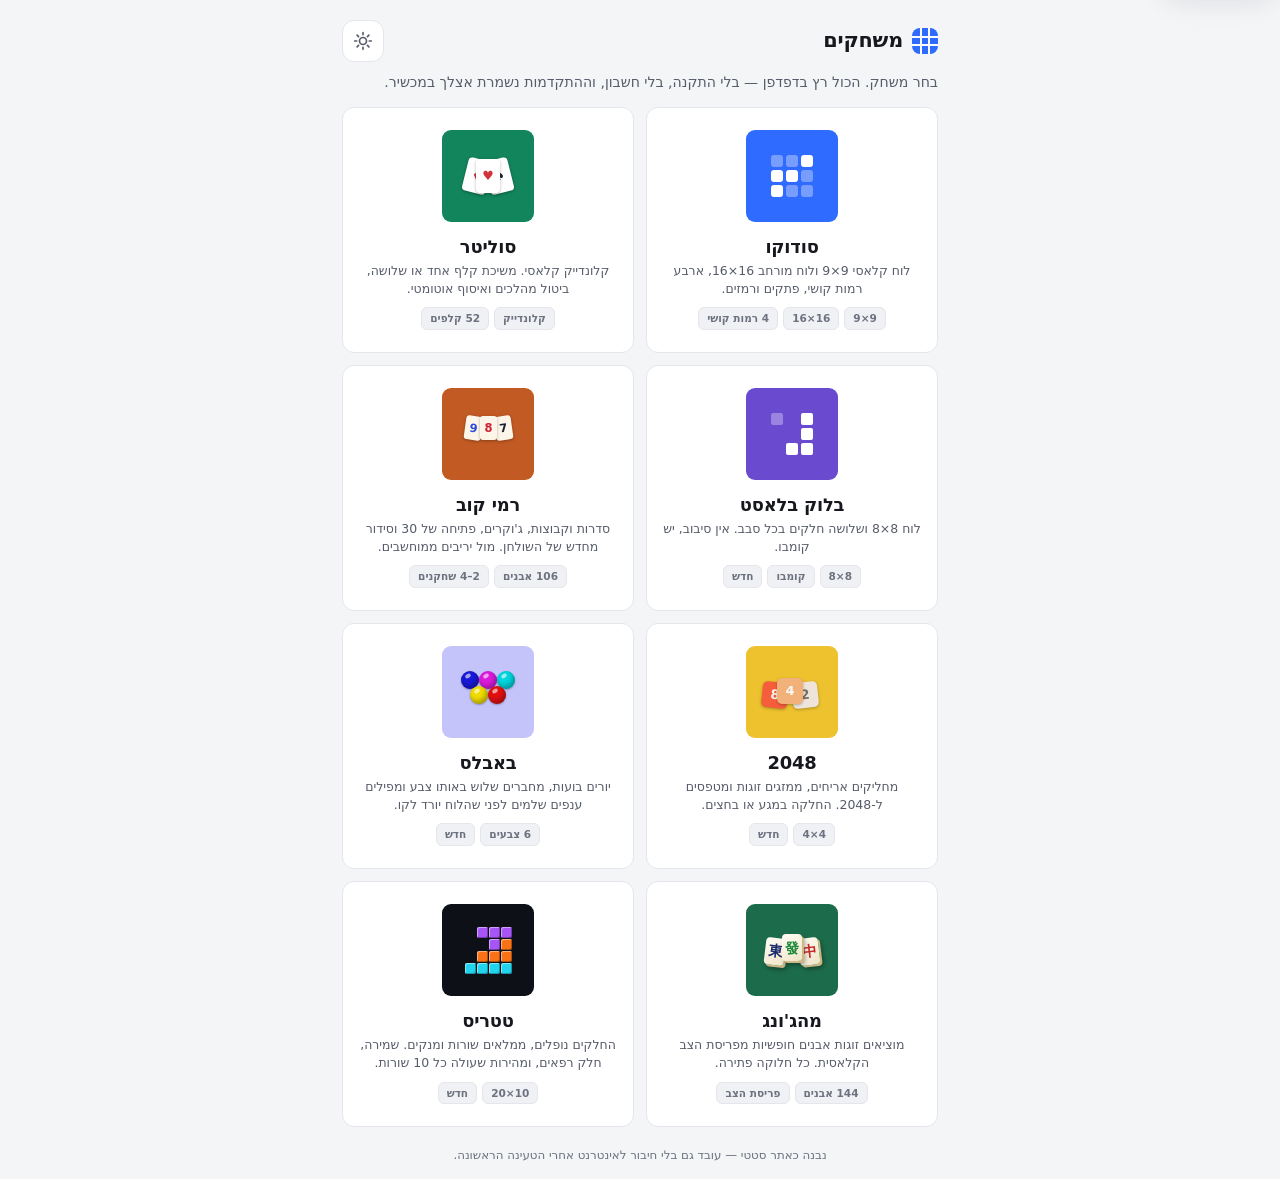
==== commit 9e7d9e5b: "Add Tetris משחק שמיני, באותו דפוס כמו השאר: מנוע טהור ללא DOM, שכבת ממשק נפרדת, בדיקות ב-Node, ועמוד" ====
--- a/index.html
+++ b/index.html
@@ -5,7 +5,7 @@
   <meta name="viewport" content="width=device-width, initial-scale=1.0, viewport-fit=cover">
   <meta name="theme-color" content="#f4f5f7" media="(prefers-color-scheme: light)">
   <meta name="theme-color" content="#101216" media="(prefers-color-scheme: dark)">
-  <meta name="description" content="מרכז משחקים — סודוקו, סוליטר, רמי קוב, בלוק בלאסט, 2048, באבלס ומהג'ונג. הכול בדפדפן, בלי התקנה ובלי חשבון.">
+  <meta name="description" content="מרכז משחקים — סודוקו, סוליטר, רמי קוב, בלוק בלאסט, 2048, באבלס, מהג'ונג וטטריס. הכול בדפדפן, בלי התקנה ובלי חשבון.">
   <meta name="mobile-web-app-capable" content="yes">
   <meta name="apple-mobile-web-app-capable" content="yes">
   <meta name="apple-mobile-web-app-status-bar-style" content="default">
@@ -15,7 +15,7 @@
   <link rel="apple-touch-icon" sizes="180x180" href="icons/apple-touch-icon.png?v=33891005">
   <link rel="manifest" href="manifest.webmanifest?v=8c006993">
   <link rel="stylesheet" href="css/theme.css?v=e8da7068">
-  <link rel="stylesheet" href="css/hub.css?v=34909f82">
+  <link rel="stylesheet" href="css/hub.css?v=49905cfa">
 </head>
 <body>
 
@@ -179,6 +179,26 @@
       <svg class="game-go" viewBox="0 0 24 24" aria-hidden="true"><path d="M15 6l-6 6 6 6"/></svg>
     </a>
 
+    <!-- ==================== טטריס ==================== -->
+    <a class="game-card" href="tetris.html">
+      <div class="game-art game-art-tetris" aria-hidden="true">
+        <span class="mini-tetris">
+          <i class="mt4 mt4-t1"></i><i class="mt4 mt4-t2"></i><i class="mt4 mt4-t3"></i><i class="mt4 mt4-t4"></i>
+          <i class="mt4 mt4-l1"></i><i class="mt4 mt4-l2"></i><i class="mt4 mt4-l3"></i><i class="mt4 mt4-l4"></i>
+          <i class="mt4 mt4-i1"></i><i class="mt4 mt4-i2"></i><i class="mt4 mt4-i3"></i><i class="mt4 mt4-i4"></i>
+        </span>
+      </div>
+      <div class="game-body">
+        <h2 class="game-title">טטריס</h2>
+        <p class="game-desc">החלקים נופלים, ממלאים שורות ומנקים. שמירה, חלק רפאים, ומהירות שעולה כל 10 שורות.</p>
+        <div class="game-tags">
+          <span class="tag">10×20</span>
+          <span class="tag" id="tagTetris">—</span>
+        </div>
+      </div>
+      <svg class="game-go" viewBox="0 0 24 24" aria-hidden="true"><path d="M15 6l-6 6 6 6"/></svg>
+    </a>
+
   </nav>
 
   <footer class="footer hub-footer">
@@ -329,6 +349,20 @@
     }
   }
 
+  var tt = read('tetris.v1.save', null);
+  var ttStats = read('tetris.v1.stats', null);
+  var tagT = document.getElementById('tagTetris');
+  if (tagT) {
+    if (tt && !tt.over && tt.score > 0) {
+      tagT.textContent = 'ממשיכים · ' + tt.score + ' נק׳';
+      tagT.classList.add('is-live');
+    } else if (ttStats && ttStats.best) {
+      tagT.textContent = 'שיא · ' + ttStats.best;
+    } else {
+      tagT.textContent = 'חדש';
+    }
+  }
+
   applyTheme();
 })();
 </script>
--- a/css/hub.css
+++ b/css/hub.css
@@ -277,3 +277,29 @@
 .mm-1 { inset-inline-start: 0;  top: 10px; color: #c62828; transform: rotate(-7deg); }
 .mm-2 { inset-inline-start: 17px; color: #1c8a3c; z-index: 2; }
 .mm-3 { inset-inline-start: 34px; top: 10px; color: #1a2a6c; transform: rotate(7deg); }
+
+/* --- טטריס: T, L ו-I משתלבים בבאר כהה --- */
+.game-art-tetris { background: #0d1017; }
+
+.mini-tetris {
+  display: grid;
+  grid-template-columns: repeat(4, 11px);
+  grid-template-rows: repeat(4, 11px);
+  gap: 1px;
+}
+.mt4 { border-radius: 2px; box-shadow: inset 1px 1px 0 rgba(255, 255, 255, .45), inset -1px -1px 0 rgba(0, 0, 0, .3); }
+/* T סגול למעלה */
+.mt4-t1 { grid-area: 1 / 1; background: #a855f7; }
+.mt4-t2 { grid-area: 1 / 2; background: #a855f7; }
+.mt4-t3 { grid-area: 1 / 3; background: #a855f7; }
+.mt4-t4 { grid-area: 2 / 2; background: #a855f7; }
+/* L כתום */
+.mt4-l1 { grid-area: 2 / 1; background: #f97316; }
+.mt4-l2 { grid-area: 3 / 1; background: #f97316; }
+.mt4-l3 { grid-area: 3 / 2; background: #f97316; }
+.mt4-l4 { grid-area: 3 / 3; background: #f97316; }
+/* I תכלת בתחתית */
+.mt4-i1 { grid-area: 4 / 1; background: #22d3ee; }
+.mt4-i2 { grid-area: 4 / 2; background: #22d3ee; }
+.mt4-i3 { grid-area: 4 / 3; background: #22d3ee; }
+.mt4-i4 { grid-area: 4 / 4; background: #22d3ee; }
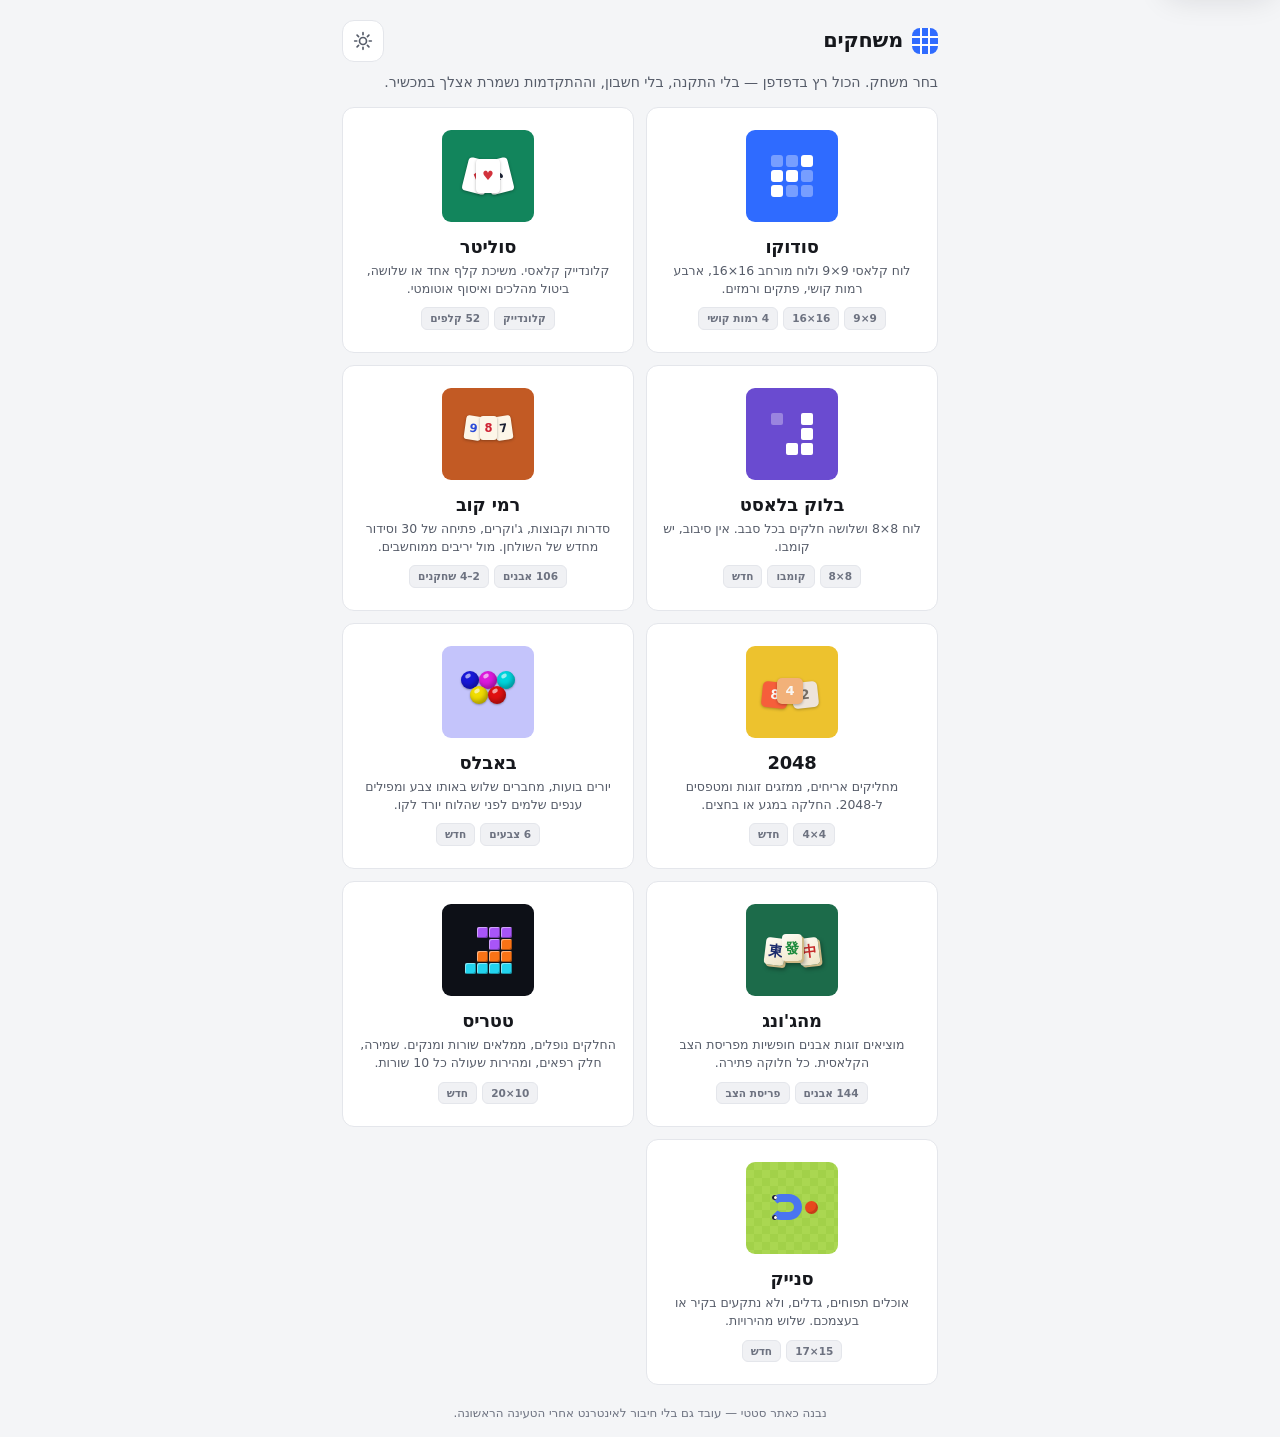
==== commit b802cdf0: "Add Snake משחק תשיעי, באותו דפוס כמו השאר: מנוע טהור ללא DOM, שכבת ממשק נפרדת, בדיקות ב-Node, ועמוד " ====
--- a/index.html
+++ b/index.html
@@ -5,7 +5,7 @@
   <meta name="viewport" content="width=device-width, initial-scale=1.0, viewport-fit=cover">
   <meta name="theme-color" content="#f4f5f7" media="(prefers-color-scheme: light)">
   <meta name="theme-color" content="#101216" media="(prefers-color-scheme: dark)">
-  <meta name="description" content="מרכז משחקים — סודוקו, סוליטר, רמי קוב, בלוק בלאסט, 2048, באבלס, מהג'ונג וטטריס. הכול בדפדפן, בלי התקנה ובלי חשבון.">
+  <meta name="description" content="מרכז משחקים — סודוקו, סוליטר, רמי קוב, בלוק בלאסט, 2048, באבלס, מהג'ונג, טטריס וסנייק. הכול בדפדפן, בלי התקנה ובלי חשבון.">
   <meta name="mobile-web-app-capable" content="yes">
   <meta name="apple-mobile-web-app-capable" content="yes">
   <meta name="apple-mobile-web-app-status-bar-style" content="default">
@@ -15,7 +15,7 @@
   <link rel="apple-touch-icon" sizes="180x180" href="icons/apple-touch-icon.png?v=33891005">
   <link rel="manifest" href="manifest.webmanifest?v=8c006993">
   <link rel="stylesheet" href="css/theme.css?v=e8da7068">
-  <link rel="stylesheet" href="css/hub.css?v=49905cfa">
+  <link rel="stylesheet" href="css/hub.css?v=1bfe877c">
 </head>
 <body>
 
@@ -199,6 +199,26 @@
       <svg class="game-go" viewBox="0 0 24 24" aria-hidden="true"><path d="M15 6l-6 6 6 6"/></svg>
     </a>
 
+    <!-- ==================== סנייק ==================== -->
+    <a class="game-card" href="snake.html">
+      <div class="game-art game-art-snake" aria-hidden="true">
+        <span class="mini-snake">
+          <i class="ms-body"></i>
+          <i class="ms-eye ms-eye-1"></i><i class="ms-eye ms-eye-2"></i>
+          <i class="ms-apple"></i>
+        </span>
+      </div>
+      <div class="game-body">
+        <h2 class="game-title">סנייק</h2>
+        <p class="game-desc">אוכלים תפוחים, גדלים, ולא נתקעים בקיר או בעצמכם. שלוש מהירויות.</p>
+        <div class="game-tags">
+          <span class="tag">15×17</span>
+          <span class="tag" id="tagSnake">—</span>
+        </div>
+      </div>
+      <svg class="game-go" viewBox="0 0 24 24" aria-hidden="true"><path d="M15 6l-6 6 6 6"/></svg>
+    </a>
+
   </nav>
 
   <footer class="footer hub-footer">
@@ -363,6 +383,24 @@
     }
   }
 
+  var sn = read('snake.v1.save', null);
+  var snStats = read('snake.v1.stats', null);
+  var tagSn = document.getElementById('tagSnake');
+  if (tagSn) {
+    var snBest = 0;
+    if (snStats && snStats.best) {
+      Object.keys(snStats.best).forEach(function (k) { snBest = Math.max(snBest, snStats.best[k] || 0); });
+    }
+    if (sn && !sn.over && sn.steps > 0) {
+      tagSn.textContent = 'ממשיכים · ' + sn.score + ' תפוחים';
+      tagSn.classList.add('is-live');
+    } else if (snBest) {
+      tagSn.textContent = 'שיא · ' + snBest;
+    } else {
+      tagSn.textContent = 'חדש';
+    }
+  }
+
   applyTheme();
 })();
 </script>
--- a/css/hub.css
+++ b/css/hub.css
@@ -303,3 +303,42 @@
 .mt4-i2 { grid-area: 4 / 2; background: #22d3ee; }
 .mt4-i3 { grid-area: 4 / 3; background: #22d3ee; }
 .mt4-i4 { grid-area: 4 / 4; background: #22d3ee; }
+
+/* --- סנייק: נחש כחול מתפתל על דשא משובץ, ותפוח --- */
+.game-art-snake {
+  background:
+    repeating-conic-gradient(#aad751 0 25%, #a2d149 0 50%) 0 0 / 16px 16px;
+}
+
+.mini-snake { position: relative; width: 56px; height: 44px; }
+.ms-body {
+  position: absolute;
+  left: 4px;
+  top: 8px;
+  width: 34px;
+  height: 26px;
+  border: 8px solid #4a75f0;
+  border-left-color: transparent;
+  border-radius: 14px;
+  box-sizing: border-box;
+}
+.ms-eye {
+  position: absolute;
+  width: 5px;
+  height: 5px;
+  border-radius: 50%;
+  background: #fff;
+  box-shadow: inset 1px 0 0 1px #1b1f2a;
+}
+.ms-eye-1 { left: 8px; top: 9px; }
+.ms-eye-2 { left: 8px; top: 29px; }
+.ms-apple {
+  position: absolute;
+  right: 2px;
+  top: 15px;
+  width: 13px;
+  height: 13px;
+  border-radius: 50%;
+  background: #e7471d;
+  box-shadow: inset -2px -2px 0 rgba(0, 0, 0, .15);
+}
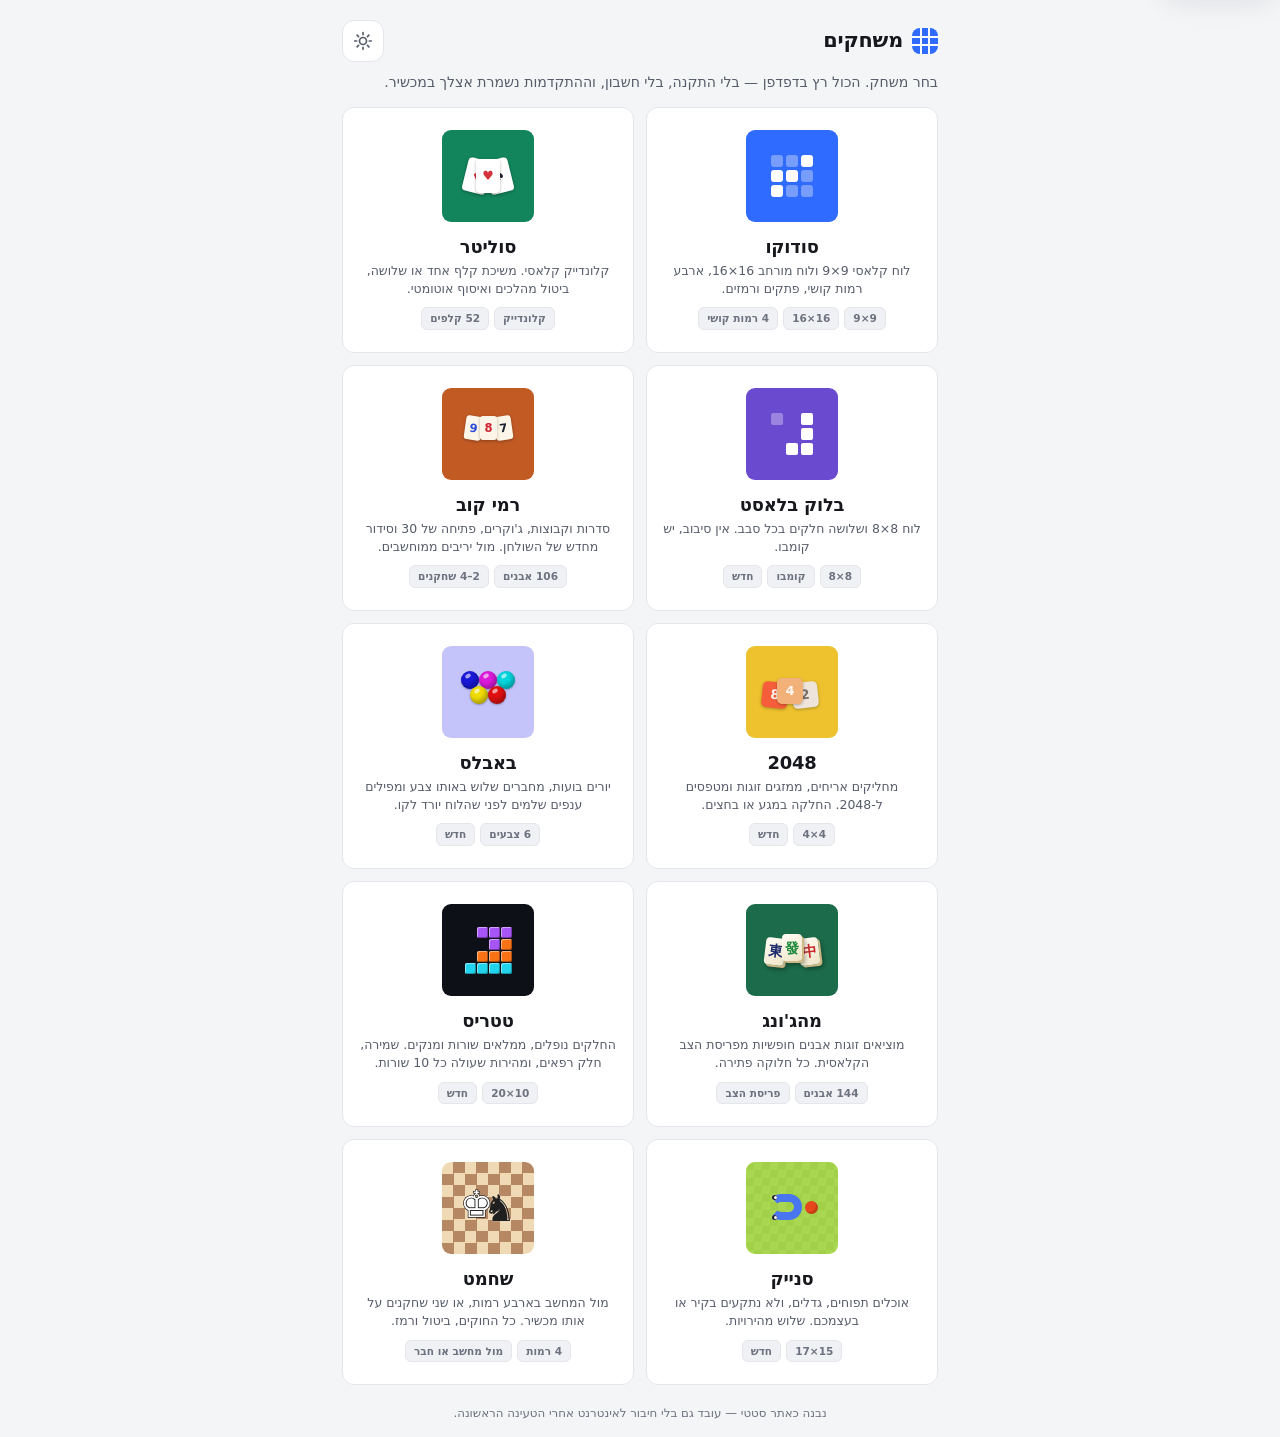
==== commit 02016704: "Add Chess משחק עשירי, באותו דפוס כמו השאר: מנוע טהור ללא DOM, יריב ממוחשב נפרד, שכבת ממשק, בדיקות ב-" ====
--- a/index.html
+++ b/index.html
@@ -5,7 +5,7 @@
   <meta name="viewport" content="width=device-width, initial-scale=1.0, viewport-fit=cover">
   <meta name="theme-color" content="#f4f5f7" media="(prefers-color-scheme: light)">
   <meta name="theme-color" content="#101216" media="(prefers-color-scheme: dark)">
-  <meta name="description" content="מרכז משחקים — סודוקו, סוליטר, רמי קוב, בלוק בלאסט, 2048, באבלס, מהג'ונג, טטריס וסנייק. הכול בדפדפן, בלי התקנה ובלי חשבון.">
+  <meta name="description" content="מרכז משחקים — סודוקו, סוליטר, רמי קוב, בלוק בלאסט, 2048, באבלס, מהג'ונג, טטריס, סנייק ושחמט. הכול בדפדפן, בלי התקנה ובלי חשבון.">
   <meta name="mobile-web-app-capable" content="yes">
   <meta name="apple-mobile-web-app-capable" content="yes">
   <meta name="apple-mobile-web-app-status-bar-style" content="default">
@@ -15,7 +15,7 @@
   <link rel="apple-touch-icon" sizes="180x180" href="icons/apple-touch-icon.png?v=33891005">
   <link rel="manifest" href="manifest.webmanifest?v=8c006993">
   <link rel="stylesheet" href="css/theme.css?v=e8da7068">
-  <link rel="stylesheet" href="css/hub.css?v=1bfe877c">
+  <link rel="stylesheet" href="css/hub.css?v=2fc92e30">
 </head>
 <body>
 
@@ -219,6 +219,25 @@
       <svg class="game-go" viewBox="0 0 24 24" aria-hidden="true"><path d="M15 6l-6 6 6 6"/></svg>
     </a>
 
+    <!-- ==================== שחמט ==================== -->
+    <a class="game-card" href="chess.html">
+      <div class="game-art game-art-chess" aria-hidden="true">
+        <span class="mini-chess">
+          <i class="mc4 mc4-k">&#x265A;&#xFE0E;</i>
+          <i class="mc4 mc4-n">&#x265E;&#xFE0E;</i>
+        </span>
+      </div>
+      <div class="game-body">
+        <h2 class="game-title">שחמט</h2>
+        <p class="game-desc">מול המחשב בארבע רמות, או שני שחקנים על אותו מכשיר. כל החוקים, ביטול ורמז.</p>
+        <div class="game-tags">
+          <span class="tag">4 רמות</span>
+          <span class="tag" id="tagChess">—</span>
+        </div>
+      </div>
+      <svg class="game-go" viewBox="0 0 24 24" aria-hidden="true"><path d="M15 6l-6 6 6 6"/></svg>
+    </a>
+
   </nav>
 
   <footer class="footer hub-footer">
@@ -401,6 +420,17 @@
     }
   }
 
+  var ch = read('chess.v1.save', null);
+  var tagCh = document.getElementById('tagChess');
+  if (tagCh) {
+    if (ch && Array.isArray(ch.moves) && ch.moves.length > 0) {
+      tagCh.textContent = 'ממשיכים · מהלך ' + (Math.floor(ch.moves.length / 2) + 1);
+      tagCh.classList.add('is-live');
+    } else {
+      tagCh.textContent = 'מול מחשב או חבר';
+    }
+  }
+
   applyTheme();
 })();
 </script>
--- a/css/hub.css
+++ b/css/hub.css
@@ -342,3 +342,21 @@
   background: #e7471d;
   box-shadow: inset -2px -2px 0 rgba(0, 0, 0, .15);
 }
+
+/* --- שחמט: מלך ופרש על משבצות עץ --- */
+.game-art-chess {
+  background:
+    repeating-conic-gradient(#b58863 0 25%, #f0d9b5 0 50%) 0 0 / 23px 23px;
+}
+
+.mini-chess { position: relative; width: 56px; height: 46px; }
+.mc4 {
+  position: absolute;
+  top: 2px;
+  font-family: 'Segoe UI Symbol', 'Noto Sans Symbols 2', 'Noto Sans Symbols2', 'DejaVu Sans', 'Apple Symbols', sans-serif;
+  font-size: 2.3rem;
+  font-style: normal;
+  line-height: 1;
+}
+.mc4-k { left: 0; color: #fff; -webkit-text-stroke: 1.3px #1b1b1b; paint-order: stroke fill; }
+.mc4-n { right: 0; top: 6px; color: #1f1f1f; text-shadow: 0 0 2px rgba(255, 255, 255, .5); }
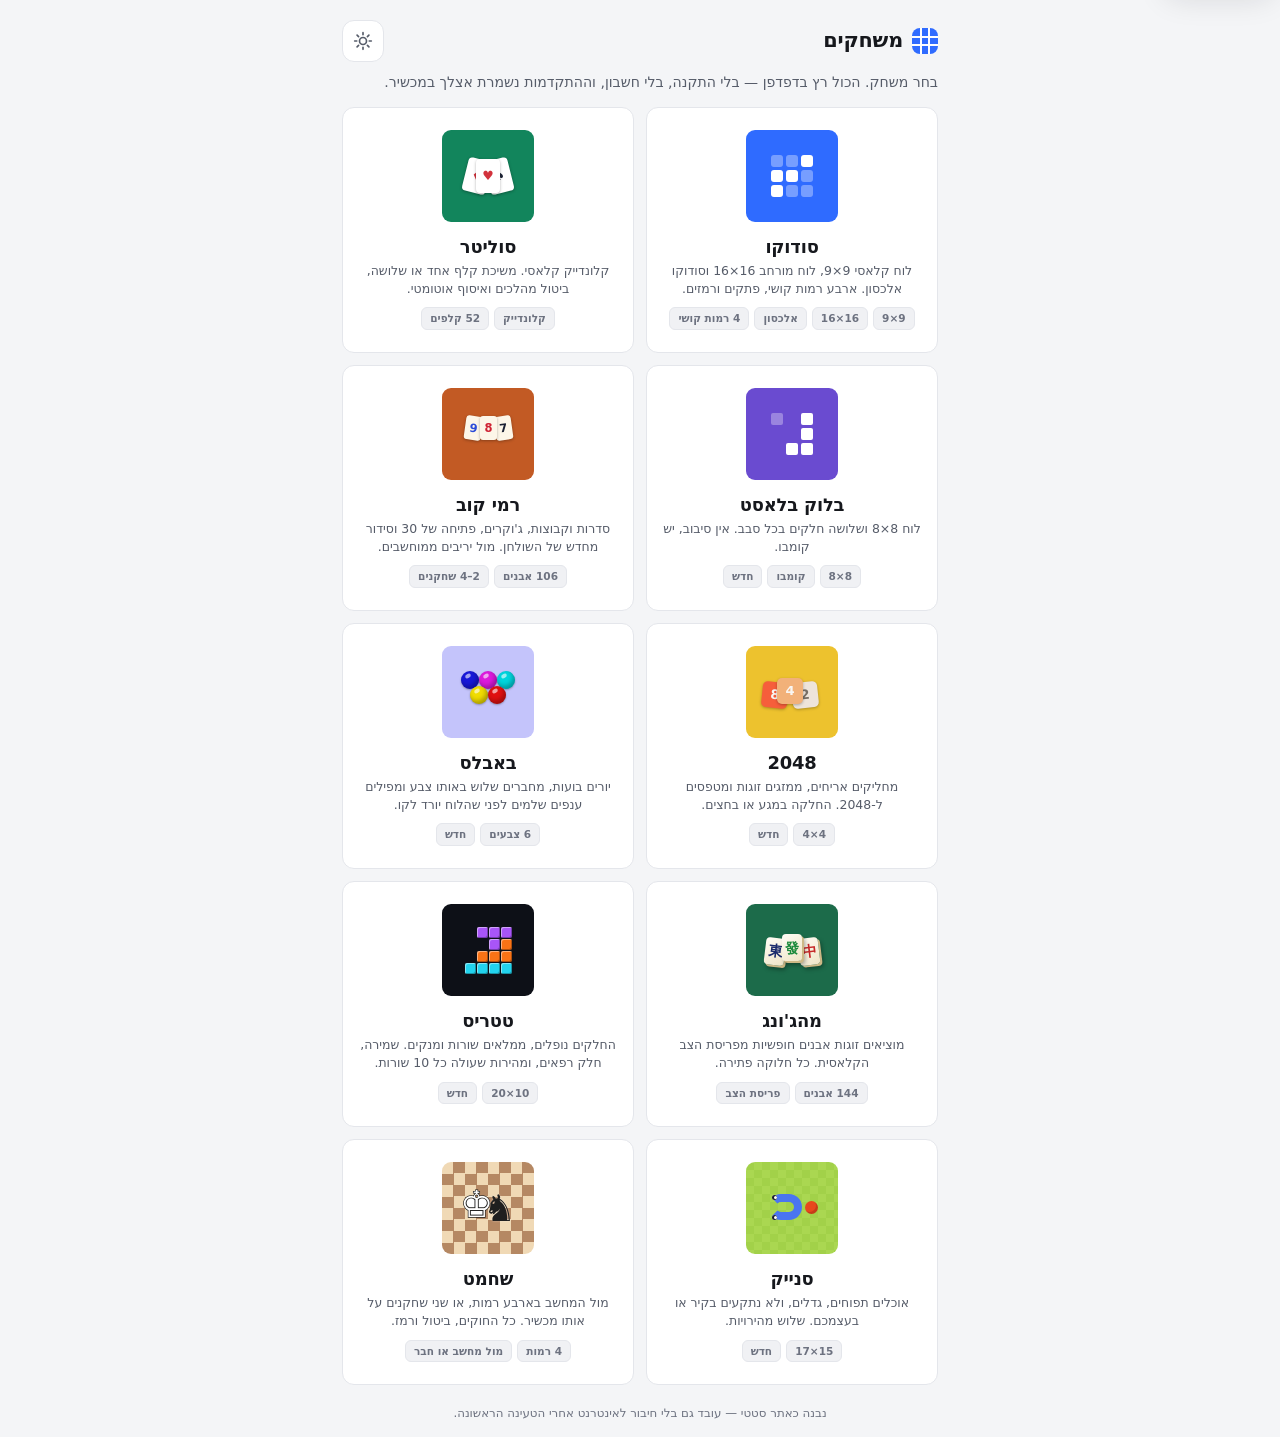
==== commit ac053e88: "Add Diagonal Sudoku (Sudoku X) טאב שלישי בסודוקו: 9×9 שבו גם שני האלכסונים הראשיים חייבים להכיל כל ס" ====
--- a/index.html
+++ b/index.html
@@ -50,10 +50,11 @@
       </div>
       <div class="game-body">
         <h2 class="game-title">סודוקו</h2>
-        <p class="game-desc">לוח קלאסי 9×9 ולוח מורחב 16×16, ארבע רמות קושי, פתקים ורמזים.</p>
+        <p class="game-desc">לוח קלאסי 9×9, לוח מורחב 16×16 וסודוקו אלכסון. ארבע רמות קושי, פתקים ורמזים.</p>
         <div class="game-tags">
           <span class="tag">9×9</span>
           <span class="tag">16×16</span>
+          <span class="tag">אלכסון</span>
           <span class="tag" id="tagSudoku">—</span>
         </div>
       </div>
@@ -290,21 +291,22 @@
 
   var DIFF = { easy: 'קל', medium: 'בינוני', hard: 'קשה', expert: 'מומחה' };
 
-  // סודוקו שומר בנפרד לכל גודל לוח — מציגים את המתקדם מביניהם
+  // סודוקו שומר בנפרד לכל סוג לוח — מציגים את המתקדם מביניהם
+  var SUDOKU_MODES = { '9': '9×9', '16': '16×16', 'x9': 'אלכסון' };
   var best = null;
-  [9, 16].forEach(function (size) {
-    var s = read('sudoku.v1.save.' + size, null);
+  Object.keys(SUDOKU_MODES).forEach(function (mode) {
+    var s = read('sudoku.v1.save.' + mode, null);
     if (!s || s.finished) return;
     var filled = (s.values || []).filter(Boolean).length;
     var total = (s.values || []).length || 1;
     var ratio = filled / total;
     if (!best || ratio > best.ratio) {
-      best = { ratio: ratio, size: size, difficulty: s.difficulty };
+      best = { ratio: ratio, label: SUDOKU_MODES[mode], difficulty: s.difficulty };
     }
   });
   var tagS = document.getElementById('tagSudoku');
   if (best) {
-    tagS.textContent = 'ממשיכים ' + best.size + '×' + best.size + ' · ' + (DIFF[best.difficulty] || '');
+    tagS.textContent = 'ממשיכים ' + best.label + ' · ' + (DIFF[best.difficulty] || '');
     tagS.classList.add('is-live');
   } else {
     tagS.textContent = '4 רמות קושי';
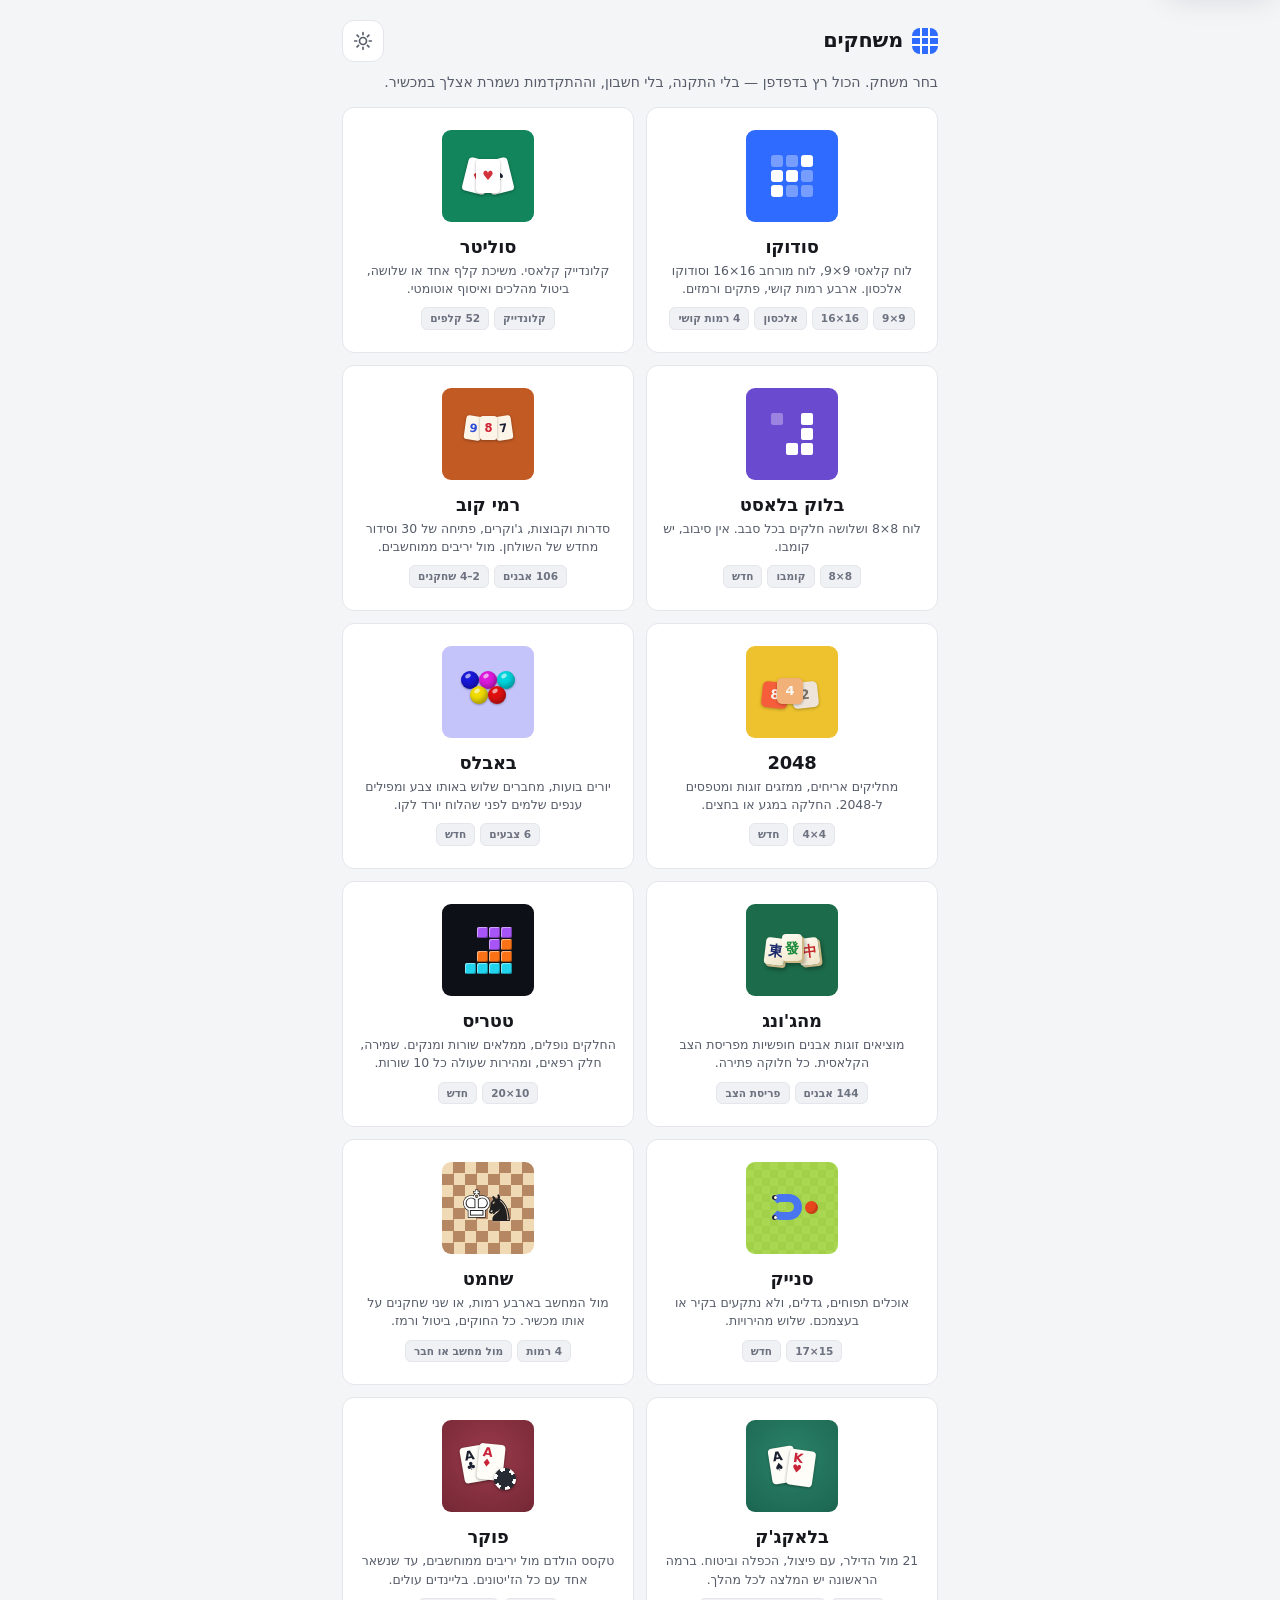
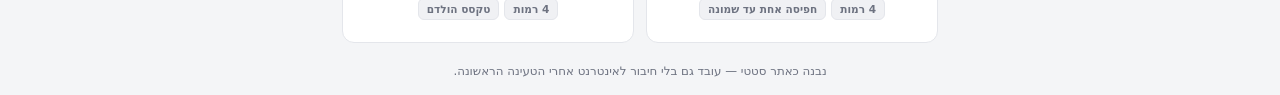
==== commit 6d81ff1a: "Add Poker (Texas Hold'em) and put both card games in the hub משחק שנים-עשר: טקסס הולדם ללא הגבלה, בט" ====
--- a/index.html
+++ b/index.html
@@ -5,7 +5,7 @@
   <meta name="viewport" content="width=device-width, initial-scale=1.0, viewport-fit=cover">
   <meta name="theme-color" content="#f4f5f7" media="(prefers-color-scheme: light)">
   <meta name="theme-color" content="#101216" media="(prefers-color-scheme: dark)">
-  <meta name="description" content="מרכז משחקים — סודוקו, סוליטר, רמי קוב, בלוק בלאסט, 2048, באבלס, מהג'ונג, טטריס, סנייק ושחמט. הכול בדפדפן, בלי התקנה ובלי חשבון.">
+  <meta name="description" content="מרכז משחקים — סודוקו, סוליטר, רמי קוב, בלוק בלאסט, 2048, באבלס, מהג'ונג, טטריס, סנייק, שחמט, בלאקג'ק ופוקר. הכול בדפדפן, בלי התקנה ובלי חשבון.">
   <meta name="mobile-web-app-capable" content="yes">
   <meta name="apple-mobile-web-app-capable" content="yes">
   <meta name="apple-mobile-web-app-status-bar-style" content="default">
@@ -14,8 +14,8 @@
   <link rel="icon" href="icon.svg?v=eb3fe95c" type="image/svg+xml">
   <link rel="apple-touch-icon" sizes="180x180" href="icons/apple-touch-icon.png?v=33891005">
   <link rel="manifest" href="manifest.webmanifest?v=8c006993">
-  <link rel="stylesheet" href="css/theme.css?v=e8da7068">
-  <link rel="stylesheet" href="css/hub.css?v=2fc92e30">
+  <link rel="stylesheet" href="css/theme.css?v=35714093">
+  <link rel="stylesheet" href="css/hub.css?v=32e25b0a">
 </head>
 <body>
 
@@ -239,6 +239,45 @@
       <svg class="game-go" viewBox="0 0 24 24" aria-hidden="true"><path d="M15 6l-6 6 6 6"/></svg>
     </a>
 
+    <!-- ==================== בלאקג'ק ==================== -->
+    <a class="game-card" href="blackjack.html">
+      <div class="game-art game-art-blackjack" aria-hidden="true">
+        <span class="mini-bj">
+          <i class="mbj mbj-1">A<b>&#x2660;&#xFE0E;</b></i>
+          <i class="mbj mbj-2">K<b>&#x2665;&#xFE0E;</b></i>
+        </span>
+      </div>
+      <div class="game-body">
+        <h2 class="game-title">בלאקג'ק</h2>
+        <p class="game-desc">21 מול הדילר, עם פיצול, הכפלה וביטוח. ברמה הראשונה יש המלצה לכל מהלך.</p>
+        <div class="game-tags">
+          <span class="tag">4 רמות</span>
+          <span class="tag" id="tagBlackjack">—</span>
+        </div>
+      </div>
+      <svg class="game-go" viewBox="0 0 24 24" aria-hidden="true"><path d="M15 6l-6 6 6 6"/></svg>
+    </a>
+
+    <!-- ==================== פוקר ==================== -->
+    <a class="game-card" href="poker.html">
+      <div class="game-art game-art-poker" aria-hidden="true">
+        <span class="mini-poker">
+          <i class="mpk mpk-1">A<b>&#x2663;&#xFE0E;</b></i>
+          <i class="mpk mpk-2">A<b>&#x2666;&#xFE0E;</b></i>
+          <i class="mpk-chip"></i>
+        </span>
+      </div>
+      <div class="game-body">
+        <h2 class="game-title">פוקר</h2>
+        <p class="game-desc">טקסס הולדם מול יריבים ממוחשבים, עד שנשאר אחד עם כל הז'יטונים. בליינדים עולים.</p>
+        <div class="game-tags">
+          <span class="tag">4 רמות</span>
+          <span class="tag" id="tagPoker">—</span>
+        </div>
+      </div>
+      <svg class="game-go" viewBox="0 0 24 24" aria-hidden="true"><path d="M15 6l-6 6 6 6"/></svg>
+    </a>
+
   </nav>
 
   <footer class="footer hub-footer">
@@ -433,6 +472,30 @@
     }
   }
 
+  var bj = read('blackjack.v1.save', null);
+  var tagBj = document.getElementById('tagBlackjack');
+  if (tagBj) {
+    var bank = bj && bj.table ? bj.table.bankroll : null;
+    if (bj && bj.rounds > 0 && typeof bank === 'number') {
+      tagBj.textContent = 'קופה · ' + bank.toLocaleString('en-US');
+      tagBj.classList.add('is-live');
+    } else {
+      tagBj.textContent = 'חפיסה אחת עד שמונה';
+    }
+  }
+
+  var pk = read('poker.v1.save', null);
+  var tagPk = document.getElementById('tagPoker');
+  if (tagPk) {
+    if (pk && !pk.over && pk.hand > 0) {
+      tagPk.textContent = 'ממשיכים · יד ' + pk.hand +
+        (typeof pk.chips === 'number' ? ' · ' + pk.chips.toLocaleString('en-US') : '');
+      tagPk.classList.add('is-live');
+    } else {
+      tagPk.textContent = 'טקסס הולדם';
+    }
+  }
+
   applyTheme();
 })();
 </script>
--- a/css/theme.css
+++ b/css/theme.css
@@ -724,3 +724,20 @@
 
 /* יעד הדילוג אינו אמור לצייר טבעת פוקוס — הוא רק נקודת נחיתה */
 [id="main"]:focus, .sol-board:focus { outline: none; }
+
+/* ------------------------------ איך משחקים ------------------------------ */
+/* חלון ההסבר זהה בכל המשחקים, ולכן הסגנון שלו יושב בבסיס */
+
+.modal-wide { max-width: 440px; }
+.help-body {
+  max-height: min(62vh, 560px);
+  overflow-y: auto;
+  text-align: start;
+  font-size: .84rem;
+  line-height: 1.65;
+  color: var(--text-2);
+}
+.help-body p { margin: 0 0 9px; }
+.help-body ul { margin: 0 0 9px; padding-inline-start: 18px; }
+.help-body li { margin-bottom: 3px; }
+.help-body b { color: var(--text); }
--- a/css/hub.css
+++ b/css/hub.css
@@ -360,3 +360,55 @@
 }
 .mc4-k { left: 0; color: #fff; -webkit-text-stroke: 1.3px #1b1b1b; paint-order: stroke fill; }
 .mc4-n { right: 0; top: 6px; color: #1f1f1f; text-shadow: 0 0 2px rgba(255, 255, 255, .5); }
+
+/* --- בלאקג'ק: אס ומלך על לבד ירוק-טורקיז --- */
+.game-art-blackjack {
+  background: radial-gradient(120% 120% at 50% 40%, #2b8268, #1e6a54 55%, #12453a);
+}
+
+.mini-bj { position: relative; width: 52px; height: 46px; }
+.mbj,
+.mpk {
+  position: absolute;
+  top: 4px;
+  width: 26px;
+  height: 36px;
+  padding: 3px 0 0 4px;
+  border-radius: 4px;
+  background: #fffdf7;
+  box-shadow: 0 1px 3px rgba(0, 0, 0, .35);
+  display: flex;
+  flex-direction: column;
+  align-items: flex-start;
+  direction: ltr;
+  font-family: "Segoe UI", system-ui, sans-serif;
+  font-size: .8rem;
+  font-style: normal;
+  font-weight: 800;
+  line-height: .95;
+}
+.mbj b,
+.mpk b { font-size: .68rem; }
+.mbj-1 { left: 4px; color: #1a2030; transform: rotate(-9deg); }
+.mbj-2 { left: 22px; top: 7px; color: #c8253a; transform: rotate(8deg); }
+
+/* --- פוקר: זוג אסים וז'יטון על לבד יין --- */
+.game-art-poker {
+  background: radial-gradient(120% 120% at 50% 40%, #9a3a4a, #7a2a38 55%, #4e1823);
+}
+
+.mini-poker { position: relative; width: 56px; height: 48px; }
+.mpk-1 { left: 2px; color: #1a2030; transform: rotate(-10deg); }
+.mpk-2 { left: 18px; top: 2px; color: #c8253a; transform: rotate(6deg); }
+.mpk-chip {
+  position: absolute;
+  right: 0;
+  bottom: 0;
+  width: 22px;
+  height: 22px;
+  border-radius: 50%;
+  background:
+    radial-gradient(circle, #262a33 0 50%, transparent 51%),
+    repeating-conic-gradient(#262a33 0 30deg, #fff 30deg 60deg);
+  box-shadow: 0 1px 3px rgba(0, 0, 0, .4);
+}
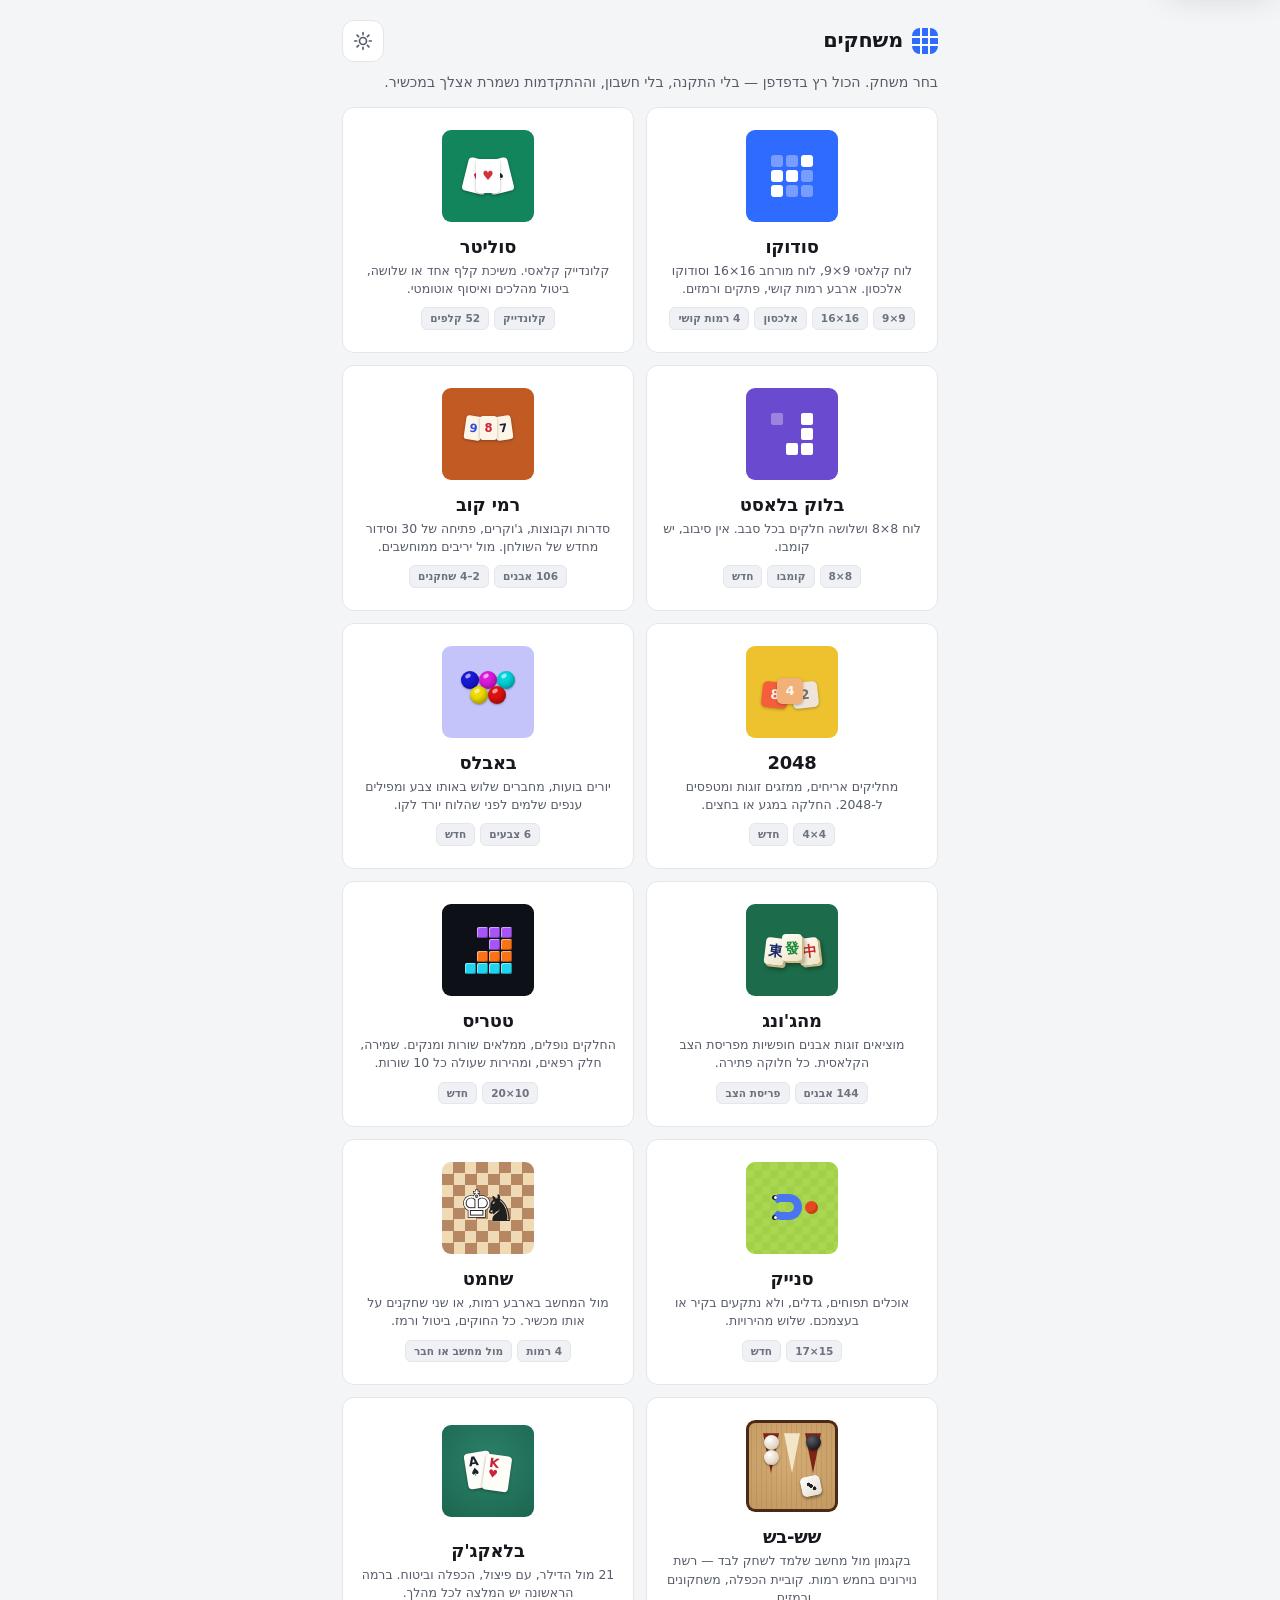
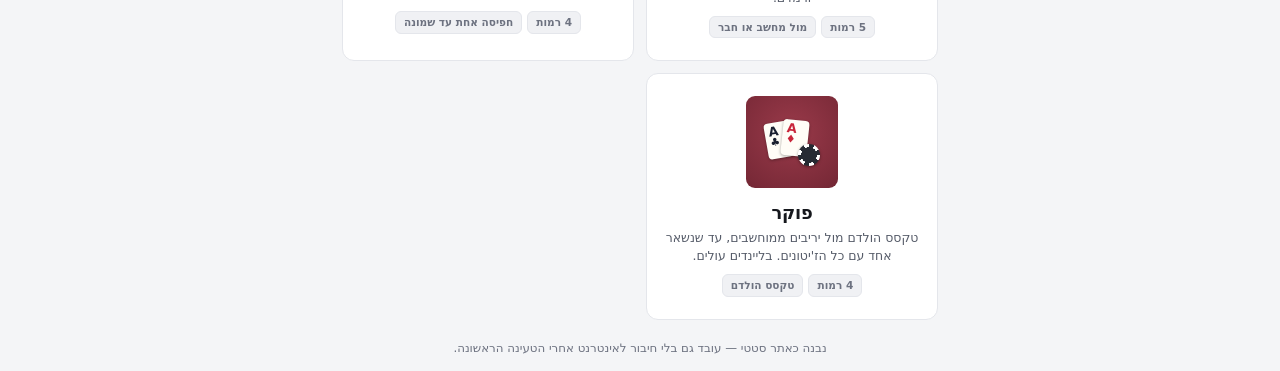
==== commit ee6c06d2: "Add Backgammon with a self-trained neural-network opponent - Full rules engine: bar, blocking, hits," ====
--- a/index.html
+++ b/index.html
@@ -5,7 +5,7 @@
   <meta name="viewport" content="width=device-width, initial-scale=1.0, viewport-fit=cover">
   <meta name="theme-color" content="#f4f5f7" media="(prefers-color-scheme: light)">
   <meta name="theme-color" content="#101216" media="(prefers-color-scheme: dark)">
-  <meta name="description" content="מרכז משחקים — סודוקו, סוליטר, רמי קוב, בלוק בלאסט, 2048, באבלס, מהג'ונג, טטריס, סנייק, שחמט, בלאקג'ק ופוקר. הכול בדפדפן, בלי התקנה ובלי חשבון.">
+  <meta name="description" content="מרכז משחקים — סודוקו, סוליטר, רמי קוב, בלוק בלאסט, 2048, באבלס, מהג'ונג, טטריס, סנייק, שחמט, בלאקג'ק, פוקר ושש-בש. הכול בדפדפן, בלי התקנה ובלי חשבון.">
   <meta name="mobile-web-app-capable" content="yes">
   <meta name="apple-mobile-web-app-capable" content="yes">
   <meta name="apple-mobile-web-app-status-bar-style" content="default">
@@ -15,7 +15,7 @@
   <link rel="apple-touch-icon" sizes="180x180" href="icons/apple-touch-icon.png?v=33891005">
   <link rel="manifest" href="manifest.webmanifest?v=8c006993">
   <link rel="stylesheet" href="css/theme.css?v=35714093">
-  <link rel="stylesheet" href="css/hub.css?v=32e25b0a">
+  <link rel="stylesheet" href="css/hub.css?v=6dd0fa80">
 </head>
 <body>
 
@@ -239,6 +239,26 @@
       <svg class="game-go" viewBox="0 0 24 24" aria-hidden="true"><path d="M15 6l-6 6 6 6"/></svg>
     </a>
 
+    <!-- ==================== שש-בש ==================== -->
+    <a class="game-card" href="backgammon.html">
+      <div class="game-art game-art-backgammon" aria-hidden="true">
+        <span class="mini-bg">
+          <i class="mbg-pt mbg-pt-1"></i><i class="mbg-pt mbg-pt-2"></i><i class="mbg-pt mbg-pt-3"></i>
+          <i class="mbg-ck mbg-ck-1"></i><i class="mbg-ck mbg-ck-2"></i><i class="mbg-ck mbg-ck-3"></i>
+          <i class="mbg-die"></i>
+        </span>
+      </div>
+      <div class="game-body">
+        <h2 class="game-title">שש-בש</h2>
+        <p class="game-desc">בקגמון מול מחשב שלמד לשחק לבד — רשת נוירונים בחמש רמות. קוביית הכפלה, משחקונים ורמזים.</p>
+        <div class="game-tags">
+          <span class="tag">5 רמות</span>
+          <span class="tag" id="tagBackgammon">—</span>
+        </div>
+      </div>
+      <svg class="game-go" viewBox="0 0 24 24" aria-hidden="true"><path d="M15 6l-6 6 6 6"/></svg>
+    </a>
+
     <!-- ==================== בלאקג'ק ==================== -->
     <a class="game-card" href="blackjack.html">
       <div class="game-art game-art-blackjack" aria-hidden="true">
@@ -277,6 +297,7 @@
       </div>
       <svg class="game-go" viewBox="0 0 24 24" aria-hidden="true"><path d="M15 6l-6 6 6 6"/></svg>
     </a>
+
 
   </nav>
 
@@ -496,6 +517,19 @@
     }
   }
 
+  var bgm = read('backgammon.v1.save', null);
+  var tagBgm = document.getElementById('tagBackgammon');
+  if (tagBgm) {
+    if (bgm && bgm.phase && !(bgm.result && bgm.result.matchOver)) {
+      tagBgm.textContent = bgm.matchTo
+        ? 'ממשיכים · ' + bgm.score[0] + '–' + bgm.score[1] + ' עד ' + bgm.matchTo
+        : 'ממשיכים · משחק ' + (bgm.gameNo || 1);
+      tagBgm.classList.add('is-live');
+    } else {
+      tagBgm.textContent = 'מול מחשב או חבר';
+    }
+  }
+
   applyTheme();
 })();
 </script>
--- a/css/hub.css
+++ b/css/hub.css
@@ -412,3 +412,48 @@
     repeating-conic-gradient(#262a33 0 30deg, #fff 30deg 60deg);
   box-shadow: 0 1px 3px rgba(0, 0, 0, .4);
 }
+
+/* --- שש-בש: שלוש נקודות, אבנים וקובייה על עץ --- */
+.game-art-backgammon {
+  background:
+    repeating-linear-gradient(90deg, rgba(90, 52, 20, .1) 0 1px, transparent 1px 5px),
+    radial-gradient(130% 120% at 50% 40%, #d3ac74, #b98c55);
+  box-shadow: inset 0 0 0 3px #4a2a17;
+  overflow: hidden;
+}
+.mini-bg { position: relative; width: 66px; height: 66px; }
+.mbg-pt {
+  position: absolute;
+  top: 0;
+  width: 16px;
+  height: 40px;
+  clip-path: polygon(0 0, 100% 0, 50% 100%);
+}
+.mbg-pt-1 { left: 4px; background: #7b2418; }
+.mbg-pt-2 { left: 25px; background: #f3e6c8; }
+.mbg-pt-3 { left: 46px; background: #7b2418; }
+.mbg-ck {
+  position: absolute;
+  width: 15px;
+  height: 15px;
+  border-radius: 50%;
+  box-shadow: 0 1px 2px rgba(0, 0, 0, .45);
+}
+.mbg-ck-1 { left: 4.5px; top: 2px; background: radial-gradient(circle at 35% 30%, #fff, #e2d8c6 60%, #b9ad97); }
+.mbg-ck-2 { left: 4.5px; top: 17px; background: radial-gradient(circle at 35% 30%, #fff, #e2d8c6 60%, #b9ad97); }
+.mbg-ck-3 { left: 46.5px; top: 2px; background: radial-gradient(circle at 35% 30%, #5b5d66, #1d1e22 70%); }
+.mbg-die {
+  position: absolute;
+  right: 4px;
+  bottom: 3px;
+  width: 20px;
+  height: 20px;
+  border-radius: 5px;
+  background:
+    radial-gradient(circle, #222 0 1.7px, transparent 2.1px) 25% 25% / 50% 50% no-repeat,
+    radial-gradient(circle, #222 0 1.7px, transparent 2.1px) 75% 75% / 50% 50% no-repeat,
+    radial-gradient(circle, #222 0 1.7px, transparent 2.1px) 50% 50% / 100% 100% no-repeat,
+    linear-gradient(145deg, #fff, #e2dccf);
+  box-shadow: 0 2px 3px rgba(0, 0, 0, .4);
+  transform: rotate(-12deg);
+}
